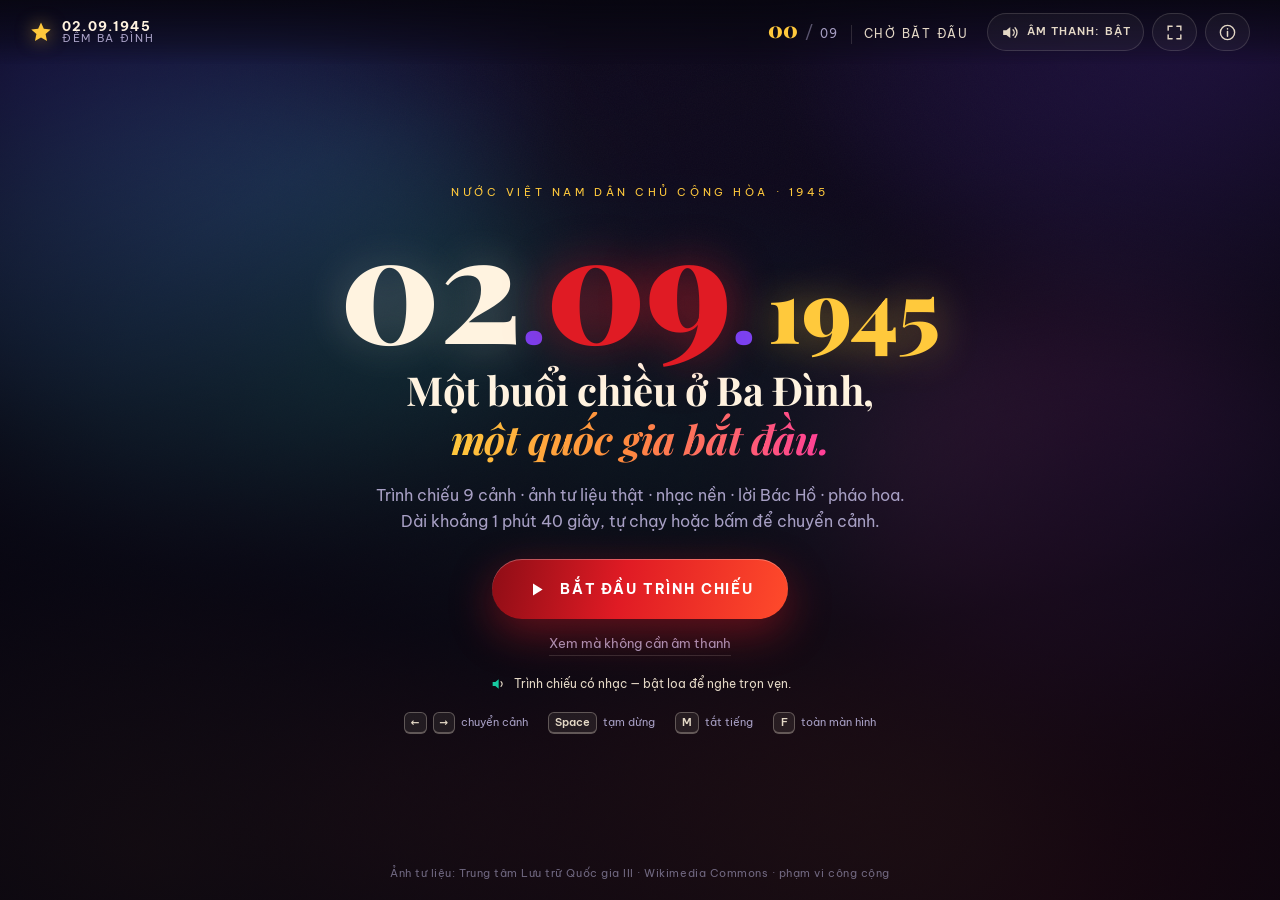
==== index.html @ 9215398c "Trình chiếu điện ảnh Quốc khánh 2/9 — 9 cảnh, nhạc nền, pháo hoa canvas, lời Bác kinetic Trang tĩnh " ====
<!DOCTYPE html>
<html lang="vi">
<head>
<meta charset="utf-8">
<meta name="viewport" content="width=device-width, initial-scale=1, viewport-fit=cover">
<title>02.09.1945 — Đêm Ba Đình · Trình chiếu Quốc khánh Việt Nam</title>
<meta name="description" content="Trình chiếu điện ảnh toàn màn hình về ngày 2 tháng 9 năm 1945 tại Quảng trường Ba Đình: ảnh tư liệu, nhạc nền, lời Tuyên ngôn Độc lập của Chủ tịch Hồ Chí Minh và pháo hoa.">
<meta name="theme-color" content="#0A0714">
<meta property="og:type" content="website">
<meta property="og:title" content="02.09.1945 — Đêm Ba Đình">
<meta property="og:description" content="Một buổi chiều ở Ba Đình, một quốc gia bắt đầu. Trình chiếu 9 cảnh có nhạc, ảnh tư liệu và pháo hoa.">
<meta property="og:image" content="assets/img/le-dai.webp">
<meta property="og:locale" content="vi_VN">
<meta name="twitter:card" content="summary_large_image">
<link rel="icon" href="favicon.svg" type="image/svg+xml">
<link rel="preload" href="assets/fonts/playfair-display-900-vietnamese.woff2" as="font" type="font/woff2" crossorigin>
<link rel="preload" href="assets/fonts/be-vietnam-pro-400-vietnamese.woff2" as="font" type="font/woff2" crossorigin>
<link rel="preload" href="assets/img/le-dai.webp" as="image">
<link rel="stylesheet" href="assets/css/fonts.css">
<link rel="stylesheet" href="assets/css/style.css">
<script>document.documentElement.classList.add('js');</script>
</head>
<body>

<!-- ══ nền nhiều lớp: mesh gradient + aurora + grain ══ -->
<div class="backdrop" aria-hidden="true">
  <div class="mesh"></div>
  <div class="aurora aurora--a"></div>
  <div class="aurora aurora--b"></div>
  <div class="aurora aurora--c"></div>
  <div class="grain"></div>
  <div class="vignette"></div>
</div>

<!-- ══ canvas hiệu ứng: sao, tàn lửa, pháo hoa ══ -->
<canvas id="fx" class="fx" aria-hidden="true"></canvas>
<div id="flash" class="flash" aria-hidden="true"></div>

<!-- ══ thanh trên cùng ══ -->
<header class="topbar" id="topbar">
  <a class="brand" href="#gate" id="brandLink">
    <svg class="brand-star" viewBox="0 0 24 24" aria-hidden="true"><path d="M12 1.6l3.1 6.9 7.5.8-5.6 5 1.6 7.4L12 17.9 5.4 21.7 7 14.3 1.4 9.3l7.5-.8z"/></svg>
    <span class="brand-txt"><b>02.09.1945</b><i>Đêm Ba Đình</i></span>
  </a>

  <div class="now" aria-live="polite">
    <span class="now-idx" id="nowIdx">00</span>
    <span class="now-sep">/</span>
    <span class="now-total">09</span>
    <span class="now-name" id="nowName">Chờ bắt đầu</span>
  </div>

  <div class="top-actions">
    <button class="ctl ctl--mute" id="btnMute" type="button" aria-pressed="false" title="Bật / tắt toàn bộ âm thanh (M)">
      <svg class="i-on" viewBox="0 0 24 24" aria-hidden="true"><path d="M4 9v6h4l5 4V5L8 9H4z"/><path d="M16.5 8.5a5 5 0 010 7M19 6a8.5 8.5 0 010 12" fill="none" stroke="currentColor" stroke-width="1.7" stroke-linecap="round"/></svg>
      <svg class="i-off" viewBox="0 0 24 24" aria-hidden="true"><path d="M4 9v6h4l5 4V5L8 9H4z"/><path d="M17 9.5l4 5m0-5l-4 5" fill="none" stroke="currentColor" stroke-width="1.8" stroke-linecap="round"/></svg>
      <span class="ctl-label" id="muteLabel">Âm thanh: BẬT</span>
    </button>
    <button class="ctl" id="btnFull" type="button" title="Toàn màn hình (F)" aria-label="Toàn màn hình">
      <svg viewBox="0 0 24 24" aria-hidden="true"><path d="M4 9V4h5M20 9V4h-5M4 15v5h5M20 15v5h-5" fill="none" stroke="currentColor" stroke-width="1.8" stroke-linecap="round"/></svg>
    </button>
    <button class="ctl" id="btnCredits" type="button" title="Nguồn tư liệu & bản quyền" aria-label="Nguồn tư liệu và bản quyền">
      <svg viewBox="0 0 24 24" aria-hidden="true"><circle cx="12" cy="12" r="9" fill="none" stroke="currentColor" stroke-width="1.7"/><path d="M12 10.6v6M12 7.4v.1" fill="none" stroke="currentColor" stroke-width="1.9" stroke-linecap="round"/></svg>
    </button>
  </div>
</header>

<!-- ══ cổng vào ══ -->
<div class="gate" id="gate">
  <div class="gate-inner">
    <span class="gate-kicker">NƯỚC VIỆT NAM DÂN CHỦ CỘNG HÒA · 1945</span>

    <div class="gate-date" aria-label="Ngày 2 tháng 9 năm 1945">
      <span class="gd gd--d">02</span><span class="gd gd--dot">.</span><span class="gd gd--m">09</span><span class="gd gd--dot">.</span><span class="gd gd--y">1945</span>
    </div>

    <h1 class="gate-title">Một buổi chiều ở Ba&nbsp;Đình,<br><em>một quốc gia bắt đầu.</em></h1>

    <p class="gate-sub">Trình chiếu 9 cảnh · ảnh tư liệu thật · nhạc nền · lời Bác Hồ · pháo hoa.<br>Dài khoảng 1 phút 40 giây, tự chạy hoặc bấm để chuyển cảnh.</p>

    <div class="gate-cta">
      <button class="start" id="btnStart" type="button">
        <span class="start-ring" aria-hidden="true"></span>
        <svg viewBox="0 0 24 24" aria-hidden="true"><path d="M8 5.2v13.6L19 12z"/></svg>
        <span>BẮT ĐẦU TRÌNH CHIẾU</span>
      </button>
      <button class="start-quiet" id="btnStartMuted" type="button">Xem mà không cần âm thanh</button>
    </div>

    <p class="gate-note">
      <svg viewBox="0 0 24 24" aria-hidden="true"><path d="M4 9v6h4l5 4V5L8 9H4z"/><path d="M16.5 8.5a5 5 0 010 7" fill="none" stroke="currentColor" stroke-width="1.7" stroke-linecap="round"/></svg>
      Trình chiếu có nhạc — bật loa để nghe trọn vẹn.
    </p>

    <ul class="gate-keys">
      <li><kbd>←</kbd><kbd>→</kbd> chuyển cảnh</li>
      <li><kbd>Space</kbd> tạm dừng</li>
      <li><kbd>M</kbd> tắt tiếng</li>
      <li><kbd>F</kbd> toàn màn hình</li>
    </ul>
  </div>
  <div class="gate-foot">
    <span>Ảnh tư liệu: Trung tâm Lưu trữ Quốc gia III · Wikimedia Commons · phạm vi công cộng</span>
  </div>
</div>

<!-- ══ sân khấu 9 cảnh ══ -->
<main class="stage" id="stage" aria-label="Trình chiếu Quốc khánh 2 tháng 9">

  <!-- 01 · MỞ MÀN -->
  <section class="scene scene--s1" id="s1" data-scene="1" data-dur="9000" data-grade="indigo" aria-label="Cảnh 1: Mở màn">
    <div class="scene-media" data-kb="out">
      <img src="assets/img/le-dai.webp" alt="Toàn cảnh lễ đài và đội danh dự tại Quảng trường Ba Đình ngày 2 tháng 9 năm 1945" fetchpriority="high">
    </div>
    <div class="scene-tint"></div>
    <div class="scene-scrim"></div>
    <span class="ghost ghost--year" aria-hidden="true">1945</span>
    <div class="scene-body s1-body">
      <span class="eyebrow" data-anim="up">QUẢNG TRƯỜNG BA ĐÌNH · HÀ NỘI · 14 GIỜ</span>
      <h2 class="display display--xl">
        <span class="line"><span data-anim="line" style="--d:0">Một buổi chiều</span></span>
        <span class="line"><span data-anim="line" style="--d:1">ở Ba&nbsp;Đình,</span></span>
        <span class="line"><span data-anim="line" style="--d:2"><em>một quốc gia</em></span></span>
        <span class="line"><span data-anim="line" style="--d:3">bắt đầu.</span></span>
      </h2>
      <p class="lede" data-anim="up" style="--d:5">Ngày 2 tháng 9 năm 1945, bản Tuyên ngôn Độc lập khai sinh nước Việt Nam Dân chủ Cộng hòa.</p>
      <div class="s1-meta" data-anim="up" style="--d:6">
        <span class="rule"></span>
        <span>9 cảnh · 1945 → 2026</span>
      </div>
    </div>
    <figure class="photo-credit" data-anim="fade">Lễ đài Ba Đình, 2.9.1945 — Trung tâm Lưu trữ Quốc gia III</figure>
  </section>

  <!-- 02 · BỐI CẢNH -->
  <section class="scene scene--s2" id="s2" data-scene="2" data-dur="10000" data-grade="azure" aria-label="Cảnh 2: Bối cảnh Cách mạng Tháng Tám">
    <div class="scene-media scene-media--split" data-kb="in">
      <img src="assets/img/nha-hat-lon.webp" alt="Mít tinh chào mừng Cách mạng Tháng Tám tại Nhà hát Lớn Hà Nội năm 1945" loading="lazy">
    </div>
    <div class="scene-tint"></div>
    <div class="scene-scrim scene-scrim--left"></div>
    <div class="scene-body s2-body">
      <span class="eyebrow" data-anim="up">01 · BỐI CẢNH</span>
      <h2 class="display display--lg">
        <span class="line"><span data-anim="line" style="--d:0">Cách mạng</span></span>
        <span class="line"><span data-anim="line" style="--d:1"><em>Tháng Tám</em></span></span>
      </h2>
      <p class="lede" data-anim="up" style="--d:2">Chỉ trong hai tuần cuối tháng Tám, chính quyền thực dân sụp đổ trên khắp ba miền. Cả nước hướng về Hà Nội.</p>
      <ol class="milestones">
        <li data-anim="pop" style="--d:3"><b>19.08</b><span>Khởi nghĩa thắng ở Hà Nội</span></li>
        <li data-anim="pop" style="--d:4"><b>23.08</b><span>Triều đình Huế đầu hàng</span></li>
        <li data-anim="pop" style="--d:5"><b>25.08</b><span>Sài Gòn và Nam Bộ giành chính quyền</span></li>
        <li data-anim="pop" style="--d:6"><b>30.08</b><span>Vua Bảo Đại thoái vị</span></li>
      </ol>
    </div>
    <figure class="photo-credit" data-anim="fade">Nhà hát Lớn Hà Nội, 1945 — ảnh tư liệu, phạm vi công cộng</figure>
  </section>

  <!-- 03 · LỄ ĐÀI -->
  <section class="scene scene--s3" id="s3" data-scene="3" data-dur="10000" data-grade="crimson" aria-label="Cảnh 3: Biển người Ba Đình">
    <div class="scene-media" data-kb="in">
      <img src="assets/img/le-dai-detail.webp" alt="Chi tiết lễ đài, cờ và đội danh dự tại Quảng trường Ba Đình ngày 2.9.1945" loading="lazy">
    </div>
    <div class="scene-tint"></div>
    <div class="scene-scrim"></div>
    <span class="ghost ghost--word" aria-hidden="true">BA ĐÌNH</span>
    <div class="scene-body s3-body">
      <span class="eyebrow" data-anim="up">02 · LỄ ĐÀI</span>
      <h2 class="display display--lg">
        <span class="line"><span data-anim="line" style="--d:0">Hàng vạn người</span></span>
        <span class="line"><span data-anim="line" style="--d:1">đổ về <em>Ba Đình</em></span></span>
      </h2>
      <p class="lede" data-anim="up" style="--d:2">Nắng chiều tháng chín. Cờ đỏ rực trên lễ đài, đội danh dự đứng nghiêm dưới cột cờ. Cả quảng trường nín thở chờ giờ khai mạc.</p>
      <div class="stamp" data-anim="pop" style="--d:3">
        <span class="stamp-dot"></span>
        <b>14:00</b><i>02.09.1945</i>
      </div>
    </div>
    <figure class="photo-credit" data-anim="fade">Đội danh dự và lễ đài Ba Đình — Trung tâm Lưu trữ Quốc gia III</figure>
  </section>

  <!-- 04 · NHÂN VẬT -->
  <section class="scene scene--s4" id="s4" data-scene="4" data-dur="10000" data-grade="amber" aria-label="Cảnh 4: Chủ tịch Hồ Chí Minh">
    <div class="scene-media scene-media--portrait" data-kb="in">
      <img src="assets/img/bac-ho-doc.webp" alt="Chủ tịch Hồ Chí Minh trên lễ đài tại Quảng trường Ba Đình ngày 2.9.1945" loading="lazy">
    </div>
    <div class="scene-tint"></div>
    <div class="scene-scrim scene-scrim--left"></div>
    <div class="spotlight" aria-hidden="true"></div>
    <div class="scene-body s4-body">
      <span class="eyebrow" data-anim="up">03 · NHÂN VẬT</span>
      <h2 class="display display--lg">
        <span class="line"><span data-anim="line" style="--d:0">Chủ tịch</span></span>
        <span class="line"><span data-anim="line" style="--d:1"><em>Hồ Chí Minh</em></span></span>
      </h2>
      <p class="lede" data-anim="up" style="--d:2">Vị Chủ tịch đầu tiên của nước Việt Nam Dân chủ Cộng hòa bước lên lễ đài. Trước quốc dân đồng bào và thế giới, Người đọc bản Tuyên ngôn Độc lập.</p>
      <div class="s4-tag" data-anim="pop" style="--d:3">
        <svg viewBox="0 0 24 24" aria-hidden="true"><path d="M12 2l2.9 6.3 6.9.8-5.1 4.6 1.4 6.8L12 17l-6.1 3.5 1.4-6.8L2.2 9.1l6.9-.8z"/></svg>
        <span>Người khai sinh một nhà nước mới</span>
      </div>
    </div>
    <figure class="photo-credit" data-anim="fade">Lễ đài Ba Đình, 2.9.1945 — ảnh tư liệu, phạm vi công cộng</figure>
  </section>

  <!-- 05 · TUYÊN NGÔN -->
  <section class="scene scene--s5" id="s5" data-scene="5" data-dur="16000" data-grade="jade" aria-label="Cảnh 5: Lời Tuyên ngôn Độc lập">
    <div class="scene-media scene-media--doc" data-kb="pan">
      <img src="assets/img/tuyen-ngon.webp" alt="Bản đánh máy ba trang của Tuyên ngôn Độc lập năm 1945" loading="lazy">
    </div>
    <div class="scene-tint"></div>
    <div class="scene-scrim scene-scrim--heavy"></div>
    <span class="quote-mark quote-mark--open" aria-hidden="true">“</span>
    <div class="scene-body s5-body">
      <span class="eyebrow" data-anim="up">04 · LỜI BÁC</span>
      <p class="kicker" data-anim="up" style="--d:1">Hỡi đồng bào cả nước,</p>
      <blockquote class="kinetic" id="kinetic1" data-kinetic>
        Tất cả mọi người đều sinh ra có quyền <mark>bình đẳng</mark>. Tạo hóa cho họ những quyền không ai có thể xâm phạm được; trong những quyền ấy, có quyền <mark>được sống</mark>, quyền <mark>tự do</mark> và quyền <mark>mưu cầu hạnh phúc</mark>.
      </blockquote>
      <div class="quote-src" data-anim="up" style="--d:2">
        <span class="rule"></span>
        Tuyên ngôn Độc lập · Hồ Chí Minh · 2.9.1945
      </div>
    </div>
    <span class="quote-mark quote-mark--close" aria-hidden="true">”</span>
  </section>

  <!-- 06 · LỜI THỀ -->
  <section class="scene scene--s6" id="s6" data-scene="6" data-dur="13000" data-grade="magenta" aria-label="Cảnh 6: Lời thề giữ nước">
    <div class="scene-media scene-media--right" data-kb="out">
      <img src="assets/img/bac-ho-giap.webp" alt="Chủ tịch Hồ Chí Minh và Đại tướng Võ Nguyên Giáp tại Hà Nội tháng 8 năm 1945" loading="lazy">
    </div>
    <div class="scene-tint"></div>
    <div class="scene-scrim scene-scrim--left"></div>
    <div class="scene-body s6-body">
      <span class="eyebrow" data-anim="up">05 · LỜI THỀ</span>
      <blockquote class="kinetic kinetic--md" id="kinetic2" data-kinetic>
        Nước Việt Nam có quyền hưởng <mark>tự do và độc lập</mark>, và sự thật đã thành một nước tự do độc lập.
      </blockquote>
      <blockquote class="kinetic kinetic--oath" id="kinetic3" data-kinetic data-delay="5200">
        Toàn thể dân tộc Việt Nam quyết đem tất cả <mark>tinh thần và lực lượng</mark>, tính mạng và của cải để giữ vững quyền tự do, độc lập ấy.
      </blockquote>
      <div class="quote-src" data-anim="up" style="--d:2"><span class="rule"></span>Tuyên ngôn Độc lập, 2.9.1945</div>
    </div>
    <figure class="photo-credit" data-anim="fade">Hồ Chí Minh và Võ Nguyên Giáp, Hà Nội, tháng 8.1945</figure>
  </section>

  <!-- 07 · LÁ CỜ -->
  <section class="scene scene--s7" id="s7" data-scene="7" data-dur="10000" data-grade="gold" aria-label="Cảnh 7: Cờ đỏ sao vàng">
    <div class="scene-media scene-media--dim" data-kb="out">
      <img src="assets/img/ba-dinh.webp" alt="Cột cờ và lễ đài tại vườn hoa Ba Đình ngày 2 tháng 9 năm 1945" loading="lazy">
    </div>
    <div class="scene-tint"></div>
    <div class="scene-scrim"></div>
    <div class="flag-wrap" id="flagWrap">
      <canvas id="flagCanvas" class="flag-canvas" aria-label="Lá cờ đỏ sao vàng đang tung bay"></canvas>
      <div class="flag-pole" aria-hidden="true"></div>
    </div>
    <div class="scene-body s7-body">
      <span class="eyebrow" data-anim="up">06 · LÁ CỜ</span>
      <h2 class="display display--lg">
        <span class="line"><span data-anim="line" style="--d:0">Lá cờ đỏ</span></span>
        <span class="line"><span data-anim="line" style="--d:1"><em>sao vàng</em></span></span>
        <span class="line"><span data-anim="line" style="--d:2">tung bay</span></span>
      </h2>
      <p class="lede" data-anim="up" style="--d:3">Lần đầu tiên trước quốc dân đồng bào, lá cờ của một nước Việt Nam độc lập được kéo lên giữa Quảng trường Ba Đình.</p>
    </div>
    <figure class="photo-credit" data-anim="fade">Cột cờ vườn hoa Ba Đình, 2.9.1945 — ảnh tư liệu</figure>
  </section>

  <!-- 08 · PHÁO HOA -->
  <section class="scene scene--s8" id="s8" data-scene="8" data-dur="17000" data-grade="spectrum" aria-label="Cảnh 8: Pháo hoa mừng độc lập">
    <div class="skyline" aria-hidden="true">
      <svg viewBox="0 0 1440 220" preserveAspectRatio="none"><path d="M0 220V150h60v-24h44v24h52V96h30l14-40 14 40h30v54h70v-30h56v30h84V70h26l10-52 10 52h26v80h96v-40h60v40h74V110h44v-22h34v22h50v60h96v-34h58v34h86V88h28l12-44 12 44h28v72h110v-26h54v26h96v60z"/></svg>
    </div>
    <div class="scene-body s8-body">
      <span class="eyebrow" data-anim="up">07 · VỠ ÒA</span>
      <div class="slam" id="slam">
        <span class="slam-word" data-slam="0">ĐỘC LẬP</span>
        <span class="slam-sep" aria-hidden="true">—</span>
        <span class="slam-word" data-slam="1">TỰ DO</span>
        <span class="slam-sep" aria-hidden="true">—</span>
        <span class="slam-word" data-slam="2">HẠNH PHÚC</span>
      </div>
      <p class="s8-shout" data-anim="shout" style="--d:46">CHÚC MỪNG QUỐC KHÁNH <b>2/9</b></p>
      <p class="s8-hint" data-anim="fade" style="--d:66">Bấm vào bầu trời để bắn thêm pháo hoa</p>
    </div>
  </section>

  <!-- 09 · 81 NĂM -->
  <section class="scene scene--s9" id="s9" data-scene="9" data-dur="0" data-grade="finale" aria-label="Cảnh 9: 81 năm và nguồn tư liệu">
    <div class="scene-body s9-body">
      <span class="eyebrow" data-anim="up">08 · HÔM NAY</span>
      <div class="big81" data-anim="pop">
        <b>81</b>
        <span>NĂM<i>1945 — 2026</i></span>
      </div>
      <p class="lede lede--center" data-anim="up" style="--d:1">Từ buổi chiều Ba Đình ấy, một quốc gia đã đi qua 81 năm.</p>

      <div class="s9-actions" data-anim="up" style="--d:2">
        <button class="btn btn--solid" id="btnReplay" type="button">
          <svg viewBox="0 0 24 24" aria-hidden="true"><path d="M20 12a8 8 0 11-2.6-5.9M20 4v4.6h-4.6" fill="none" stroke="currentColor" stroke-width="1.9" stroke-linecap="round"/></svg>
          Xem lại từ đầu
        </button>
        <button class="btn btn--ghost" id="btnShare" type="button">
          <svg viewBox="0 0 24 24" aria-hidden="true"><circle cx="18" cy="5.5" r="2.6"/><circle cx="6" cy="12" r="2.6"/><circle cx="18" cy="18.5" r="2.6"/><path d="M8.4 10.8l7.2-4M8.4 13.2l7.2 4" fill="none" stroke="currentColor" stroke-width="1.6"/></svg>
          Chia sẻ
        </button>
        <button class="btn btn--ghost" id="btnFull2" type="button">
          <svg viewBox="0 0 24 24" aria-hidden="true"><path d="M4 9V4h5M20 9V4h-5M4 15v5h5M20 15v5h-5" fill="none" stroke="currentColor" stroke-width="1.8" stroke-linecap="round"/></svg>
          Toàn màn hình
        </button>
      </div>

      <div class="credits" id="credits" data-anim="up" style="--d:3">
        <h3>Nguồn tư liệu &amp; bản quyền</h3>
        <dl>
          <div><dt>Ảnh tư liệu</dt><dd>Trung tâm Lưu trữ Quốc gia III, qua <a href="https://commons.wikimedia.org/" target="_blank" rel="noopener">Wikimedia Commons</a> — phạm vi công cộng (public domain). Đã số hoá, cắt và nén lại.</dd></div>
          <div><dt>Lời trích</dt><dd>Tuyên ngôn Độc lập, Hồ Chí Minh, đọc tại Quảng trường Ba Đình ngày 2.9.1945.</dd></div>
          <div><dt>Nhạc nền</dt><dd>“Heroic Age” — Kevin MacLeod (<a href="https://incompetech.com/" target="_blank" rel="noopener">incompetech.com</a>), giấy phép <a href="https://creativecommons.org/licenses/by/4.0/" target="_blank" rel="noopener">Creative Commons BY 4.0</a>.</dd></div>
          <div><dt>Hiệu ứng</dt><dd>Pháo hoa, tàn lửa, cờ tung bay và âm thanh hiệu ứng được dựng bằng mã trong trình duyệt — không dùng video quay sẵn.</dd></div>
          <div><dt>Phông chữ</dt><dd>Playfair Display &amp; Be Vietnam Pro — SIL Open Font License, tự lưu trữ.</dd></div>
        </dl>
      </div>
    </div>
  </section>
</main>

<!-- ══ thanh điều khiển dưới ══ -->
<footer class="transport" id="transport">
  <div class="segbar" id="segbar" role="tablist" aria-label="Chọn cảnh"></div>

  <div class="transport-row">
    <div class="tp-group">
      <button class="tp" id="btnPrev" type="button" title="Cảnh trước (←)" aria-label="Cảnh trước">
        <svg viewBox="0 0 24 24" aria-hidden="true"><path d="M17 5.5v13L8 12zM6.5 5.5v13" fill="none" stroke="currentColor" stroke-width="1.8" stroke-linejoin="round"/></svg>
      </button>
      <button class="tp tp--play" id="btnPlay" type="button" title="Tạm dừng / tiếp tục (Space)" aria-label="Tạm dừng hoặc tiếp tục" aria-pressed="true">
        <svg class="i-pause" viewBox="0 0 24 24" aria-hidden="true"><path d="M8.5 5.5v13M15.5 5.5v13" fill="none" stroke="currentColor" stroke-width="2.4" stroke-linecap="round"/></svg>
        <svg class="i-play" viewBox="0 0 24 24" aria-hidden="true"><path d="M8 5.2v13.6L19 12z"/></svg>
      </button>
      <button class="tp" id="btnNext" type="button" title="Cảnh sau (→)" aria-label="Cảnh sau">
        <svg viewBox="0 0 24 24" aria-hidden="true"><path d="M7 5.5v13L16 12zM17.5 5.5v13" fill="none" stroke="currentColor" stroke-width="1.8" stroke-linejoin="round"/></svg>
      </button>
      <button class="tp" id="btnRestart" type="button" title="Về đầu (R)" aria-label="Về đầu trình chiếu">
        <svg viewBox="0 0 24 24" aria-hidden="true"><path d="M20 12a8 8 0 11-2.6-5.9M20 4v4.6h-4.6" fill="none" stroke="currentColor" stroke-width="1.8" stroke-linecap="round"/></svg>
      </button>
    </div>

    <div class="tp-time"><b id="tElapsed">0:00</b><span>/</span><i id="tTotal">1:35</i></div>

    <div class="tp-group tp-group--right">
      <label class="tp-toggle" title="Tự động chuyển cảnh">
        <input type="checkbox" id="chkAuto" checked>
        <span class="sw" aria-hidden="true"></span>
        <span class="tp-toggle-txt">Tự chạy</span>
      </label>

      <label class="tp-select" title="Tốc độ trình chiếu">
        <span class="sr-only">Tốc độ</span>
        <select id="selSpeed">
          <option value="0.75">0.75×</option>
          <option value="1" selected>1×</option>
          <option value="1.5">1.5×</option>
          <option value="2">2×</option>
        </select>
      </label>

      <label class="tp-slider" title="Cường độ pháo hoa và tàn lửa">
        <svg viewBox="0 0 24 24" aria-hidden="true"><path d="M12 3v3M12 18v3M3 12h3M18 12h3M5.6 5.6l2.1 2.1M16.3 16.3l2.1 2.1M18.4 5.6l-2.1 2.1M7.7 16.3l-2.1 2.1" fill="none" stroke="currentColor" stroke-width="1.7" stroke-linecap="round"/><circle cx="12" cy="12" r="3.2"/></svg>
        <input type="range" id="rngFx" min="0" max="100" value="70" aria-label="Cường độ hiệu ứng">
        <output id="fxOut">70</output>
      </label>
    </div>
  </div>
</footer>

<!-- ══ lớp chuyển cảnh ══ -->
<div class="wipe" id="wipe" aria-hidden="true"></div>

<!-- ══ bảng nguồn tư liệu ══ -->
<div class="sheet" id="sheet" hidden>
  <div class="sheet-bg" data-sheet-close></div>
  <div class="sheet-panel" role="dialog" aria-modal="true" aria-labelledby="sheetTitle">
    <button class="sheet-x" type="button" data-sheet-close aria-label="Đóng">
      <svg viewBox="0 0 24 24" aria-hidden="true"><path d="M6 6l12 12M18 6L6 18" fill="none" stroke="currentColor" stroke-width="1.9" stroke-linecap="round"/></svg>
    </button>
    <h2 id="sheetTitle">Nguồn tư liệu</h2>
    <p class="sheet-lede">Toàn bộ ảnh trong trình chiếu là ảnh tư liệu thật, thuộc phạm vi công cộng. Nhạc nền dùng giấy phép Creative Commons BY 4.0.</p>
    <ul class="sheet-list">
      <li><b>Lễ đài Ba Đình</b><span>Trung tâm Lưu trữ Quốc gia III · Wikimedia Commons · public domain</span></li>
      <li><b>Nhà hát Lớn Hà Nội</b><span>Ảnh tư liệu 1945 · Wikimedia Commons · public domain</span></li>
      <li><b>Hồ Chí Minh trên lễ đài</b><span>Ảnh tư liệu 2.9.1945 · Wikimedia Commons · public domain</span></li>
      <li><b>Hồ Chí Minh &amp; Võ Nguyên Giáp</b><span>Hà Nội, tháng 8.1945 · Wikimedia Commons · public domain</span></li>
      <li><b>Cột cờ Ba Đình</b><span>Ảnh tư liệu 2.9.1945 · Wikimedia Commons · public domain</span></li>
      <li><b>Bản Tuyên ngôn Độc lập</b><span>Bản đánh máy 3 trang · Trung tâm Lưu trữ Quốc gia III · public domain</span></li>
      <li><b>“Heroic Age”</b><span>Kevin MacLeod · incompetech.com · <a href="https://creativecommons.org/licenses/by/4.0/" target="_blank" rel="noopener">CC BY 4.0</a></span></li>
    </ul>
    <p class="sheet-foot">Phần pháo hoa, cờ bay, tàn lửa và hiệu ứng âm thanh được dựng bằng mã chạy trong trình duyệt.</p>
  </div>
</div>

<audio id="music" src="assets/audio/score.mp3" preload="auto" loop></audio>
<div class="toast" id="toast" role="status" aria-live="polite"></div>

<script src="assets/js/fx.js"></script>
<script src="assets/js/flag.js"></script>
<script src="assets/js/audio.js"></script>
<script src="assets/js/main.js"></script>
</body>
</html>
---- assets/css/fonts.css ----
/* Self-hosted subsets: latin + vietnamese. Generated from Google Fonts (OFL). */
/* vietnamese */
@font-face {
  font-family: 'Be Vietnam Pro';
  font-style: normal;
  font-weight: 300;
  font-display: swap;
  src: url(../fonts/be-vietnam-pro-300-vietnamese.woff2) format('woff2');
  unicode-range: U+0102-0103, U+0110-0111, U+0128-0129, U+0168-0169, U+01A0-01A1, U+01AF-01B0, U+0300-0301, U+0303-0304, U+0308-0309, U+0323, U+0329, U+1EA0-1EF9, U+20AB;
}
/* latin */
@font-face {
  font-family: 'Be Vietnam Pro';
  font-style: normal;
  font-weight: 300;
  font-display: swap;
  src: url(../fonts/be-vietnam-pro-300-latin.woff2) format('woff2');
  unicode-range: U+0000-00FF, U+0131, U+0152-0153, U+02BB-02BC, U+02C6, U+02DA, U+02DC, U+0304, U+0308, U+0329, U+2000-206F, U+20AC, U+2122, U+2191, U+2193, U+2212, U+2215, U+FEFF, U+FFFD;
}
/* vietnamese */
@font-face {
  font-family: 'Be Vietnam Pro';
  font-style: normal;
  font-weight: 400;
  font-display: swap;
  src: url(../fonts/be-vietnam-pro-400-vietnamese.woff2) format('woff2');
  unicode-range: U+0102-0103, U+0110-0111, U+0128-0129, U+0168-0169, U+01A0-01A1, U+01AF-01B0, U+0300-0301, U+0303-0304, U+0308-0309, U+0323, U+0329, U+1EA0-1EF9, U+20AB;
}
/* latin */
@font-face {
  font-family: 'Be Vietnam Pro';
  font-style: normal;
  font-weight: 400;
  font-display: swap;
  src: url(../fonts/be-vietnam-pro-400-latin.woff2) format('woff2');
  unicode-range: U+0000-00FF, U+0131, U+0152-0153, U+02BB-02BC, U+02C6, U+02DA, U+02DC, U+0304, U+0308, U+0329, U+2000-206F, U+20AC, U+2122, U+2191, U+2193, U+2212, U+2215, U+FEFF, U+FFFD;
}
/* vietnamese */
@font-face {
  font-family: 'Be Vietnam Pro';
  font-style: normal;
  font-weight: 500;
  font-display: swap;
  src: url(../fonts/be-vietnam-pro-500-vietnamese.woff2) format('woff2');
  unicode-range: U+0102-0103, U+0110-0111, U+0128-0129, U+0168-0169, U+01A0-01A1, U+01AF-01B0, U+0300-0301, U+0303-0304, U+0308-0309, U+0323, U+0329, U+1EA0-1EF9, U+20AB;
}
/* latin */
@font-face {
  font-family: 'Be Vietnam Pro';
  font-style: normal;
  font-weight: 500;
  font-display: swap;
  src: url(../fonts/be-vietnam-pro-500-latin.woff2) format('woff2');
  unicode-range: U+0000-00FF, U+0131, U+0152-0153, U+02BB-02BC, U+02C6, U+02DA, U+02DC, U+0304, U+0308, U+0329, U+2000-206F, U+20AC, U+2122, U+2191, U+2193, U+2212, U+2215, U+FEFF, U+FFFD;
}
/* vietnamese */
@font-face {
  font-family: 'Be Vietnam Pro';
  font-style: normal;
  font-weight: 600;
  font-display: swap;
  src: url(../fonts/be-vietnam-pro-600-vietnamese.woff2) format('woff2');
  unicode-range: U+0102-0103, U+0110-0111, U+0128-0129, U+0168-0169, U+01A0-01A1, U+01AF-01B0, U+0300-0301, U+0303-0304, U+0308-0309, U+0323, U+0329, U+1EA0-1EF9, U+20AB;
}
/* latin */
@font-face {
  font-family: 'Be Vietnam Pro';
  font-style: normal;
  font-weight: 600;
  font-display: swap;
  src: url(../fonts/be-vietnam-pro-600-latin.woff2) format('woff2');
  unicode-range: U+0000-00FF, U+0131, U+0152-0153, U+02BB-02BC, U+02C6, U+02DA, U+02DC, U+0304, U+0308, U+0329, U+2000-206F, U+20AC, U+2122, U+2191, U+2193, U+2212, U+2215, U+FEFF, U+FFFD;
}
/* vietnamese */
@font-face {
  font-family: 'Be Vietnam Pro';
  font-style: normal;
  font-weight: 700;
  font-display: swap;
  src: url(../fonts/be-vietnam-pro-700-vietnamese.woff2) format('woff2');
  unicode-range: U+0102-0103, U+0110-0111, U+0128-0129, U+0168-0169, U+01A0-01A1, U+01AF-01B0, U+0300-0301, U+0303-0304, U+0308-0309, U+0323, U+0329, U+1EA0-1EF9, U+20AB;
}
/* latin */
@font-face {
  font-family: 'Be Vietnam Pro';
  font-style: normal;
  font-weight: 700;
  font-display: swap;
  src: url(../fonts/be-vietnam-pro-700-latin.woff2) format('woff2');
  unicode-range: U+0000-00FF, U+0131, U+0152-0153, U+02BB-02BC, U+02C6, U+02DA, U+02DC, U+0304, U+0308, U+0329, U+2000-206F, U+20AC, U+2122, U+2191, U+2193, U+2212, U+2215, U+FEFF, U+FFFD;
}
/* vietnamese */
@font-face {
  font-family: 'Be Vietnam Pro';
  font-style: normal;
  font-weight: 800;
  font-display: swap;
  src: url(../fonts/be-vietnam-pro-800-vietnamese.woff2) format('woff2');
  unicode-range: U+0102-0103, U+0110-0111, U+0128-0129, U+0168-0169, U+01A0-01A1, U+01AF-01B0, U+0300-0301, U+0303-0304, U+0308-0309, U+0323, U+0329, U+1EA0-1EF9, U+20AB;
}
/* latin */
@font-face {
  font-family: 'Be Vietnam Pro';
  font-style: normal;
  font-weight: 800;
  font-display: swap;
  src: url(../fonts/be-vietnam-pro-800-latin.woff2) format('woff2');
  unicode-range: U+0000-00FF, U+0131, U+0152-0153, U+02BB-02BC, U+02C6, U+02DA, U+02DC, U+0304, U+0308, U+0329, U+2000-206F, U+20AC, U+2122, U+2191, U+2193, U+2212, U+2215, U+FEFF, U+FFFD;
}
/* vietnamese */
@font-face {
  font-family: 'Playfair Display';
  font-style: italic;
  font-weight: 400;
  font-display: swap;
  src: url(../fonts/playfair-display-400-italic-vietnamese.woff2) format('woff2');
  unicode-range: U+0102-0103, U+0110-0111, U+0128-0129, U+0168-0169, U+01A0-01A1, U+01AF-01B0, U+0300-0301, U+0303-0304, U+0308-0309, U+0323, U+0329, U+1EA0-1EF9, U+20AB;
}
/* latin */
@font-face {
  font-family: 'Playfair Display';
  font-style: italic;
  font-weight: 400;
  font-display: swap;
  src: url(../fonts/playfair-display-400-italic-latin.woff2) format('woff2');
  unicode-range: U+0000-00FF, U+0131, U+0152-0153, U+02BB-02BC, U+02C6, U+02DA, U+02DC, U+0304, U+0308, U+0329, U+2000-206F, U+20AC, U+2122, U+2191, U+2193, U+2212, U+2215, U+FEFF, U+FFFD;
}
/* vietnamese */
@font-face {
  font-family: 'Playfair Display';
  font-style: italic;
  font-weight: 700;
  font-display: swap;
  src: url(../fonts/playfair-display-700-italic-vietnamese.woff2) format('woff2');
  unicode-range: U+0102-0103, U+0110-0111, U+0128-0129, U+0168-0169, U+01A0-01A1, U+01AF-01B0, U+0300-0301, U+0303-0304, U+0308-0309, U+0323, U+0329, U+1EA0-1EF9, U+20AB;
}
/* latin */
@font-face {
  font-family: 'Playfair Display';
  font-style: italic;
  font-weight: 700;
  font-display: swap;
  src: url(../fonts/playfair-display-700-italic-latin.woff2) format('woff2');
  unicode-range: U+0000-00FF, U+0131, U+0152-0153, U+02BB-02BC, U+02C6, U+02DA, U+02DC, U+0304, U+0308, U+0329, U+2000-206F, U+20AC, U+2122, U+2191, U+2193, U+2212, U+2215, U+FEFF, U+FFFD;
}
/* vietnamese */
@font-face {
  font-family: 'Playfair Display';
  font-style: normal;
  font-weight: 400;
  font-display: swap;
  src: url(../fonts/playfair-display-400-vietnamese.woff2) format('woff2');
  unicode-range: U+0102-0103, U+0110-0111, U+0128-0129, U+0168-0169, U+01A0-01A1, U+01AF-01B0, U+0300-0301, U+0303-0304, U+0308-0309, U+0323, U+0329, U+1EA0-1EF9, U+20AB;
}
/* latin */
@font-face {
  font-family: 'Playfair Display';
  font-style: normal;
  font-weight: 400;
  font-display: swap;
  src: url(../fonts/playfair-display-400-latin.woff2) format('woff2');
  unicode-range: U+0000-00FF, U+0131, U+0152-0153, U+02BB-02BC, U+02C6, U+02DA, U+02DC, U+0304, U+0308, U+0329, U+2000-206F, U+20AC, U+2122, U+2191, U+2193, U+2212, U+2215, U+FEFF, U+FFFD;
}
/* vietnamese */
@font-face {
  font-family: 'Playfair Display';
  font-style: normal;
  font-weight: 700;
  font-display: swap;
  src: url(../fonts/playfair-display-700-vietnamese.woff2) format('woff2');
  unicode-range: U+0102-0103, U+0110-0111, U+0128-0129, U+0168-0169, U+01A0-01A1, U+01AF-01B0, U+0300-0301, U+0303-0304, U+0308-0309, U+0323, U+0329, U+1EA0-1EF9, U+20AB;
}
/* latin */
@font-face {
  font-family: 'Playfair Display';
  font-style: normal;
  font-weight: 700;
  font-display: swap;
  src: url(../fonts/playfair-display-700-latin.woff2) format('woff2');
  unicode-range: U+0000-00FF, U+0131, U+0152-0153, U+02BB-02BC, U+02C6, U+02DA, U+02DC, U+0304, U+0308, U+0329, U+2000-206F, U+20AC, U+2122, U+2191, U+2193, U+2212, U+2215, U+FEFF, U+FFFD;
}
/* vietnamese */
@font-face {
  font-family: 'Playfair Display';
  font-style: normal;
  font-weight: 900;
  font-display: swap;
  src: url(../fonts/playfair-display-900-vietnamese.woff2) format('woff2');
  unicode-range: U+0102-0103, U+0110-0111, U+0128-0129, U+0168-0169, U+01A0-01A1, U+01AF-01B0, U+0300-0301, U+0303-0304, U+0308-0309, U+0323, U+0329, U+1EA0-1EF9, U+20AB;
}
/* latin */
@font-face {
  font-family: 'Playfair Display';
  font-style: normal;
  font-weight: 900;
  font-display: swap;
  src: url(../fonts/playfair-display-900-latin.woff2) format('woff2');
  unicode-range: U+0000-00FF, U+0131, U+0152-0153, U+02BB-02BC, U+02C6, U+02DA, U+02DC, U+0304, U+0308, U+0329, U+2000-206F, U+20AC, U+2122, U+2191, U+2193, U+2212, U+2215, U+FEFF, U+FFFD;
}
---- assets/css/style.css ----
/* ═══════════════════════════════════════════════════════════
   02.09.1945 — ĐÊM BA ĐÌNH
   Hệ màu nhiều lớp: chàm / tím / đỏ cờ / vàng sao / hổ phách /
   hồng cánh sen / ngọc jade / xanh azure trên nền mực lạnh.
   ═══════════════════════════════════════════════════════════ */

:root{
  /* neutrals — warm text on cool ink */
  --ink:#07060F;
  --ink-2:#0E0B1C;
  --ink-3:#191333;
  --cream:#FFF3E0;
  --cream-dim:#E4D8C6;
  --ash:#A79FC4;
  --line:rgba(255,243,224,.14);
  --line-2:rgba(255,243,224,.28);
  --scrim:rgba(6,5,14,.74);

  /* subject hues */
  --indigo:#3B2FB5;
  --violet:#7A3FF2;
  --crimson:#E01B24;
  --crimson-deep:#8E0D16;
  --gold:#FFC93C;
  --gold-soft:#FFE9A8;
  --amber:#FF8A3D;
  --magenta:#FF3D9A;
  --jade:#17C9A0;
  --azure:#35A7FF;

  /* semantic */
  --ok:#17C9A0;
  --warn:#F5A623;
  --danger:#FF4D5E;
  --info:#35A7FF;

  /* type */
  --serif:"Playfair Display",Georgia,"Times New Roman",serif;
  --sans:"Be Vietnam Pro",system-ui,-apple-system,"Segoe UI",sans-serif;

  /* motion */
  --ease:cubic-bezier(.22,.61,.36,1);
  --ease-out:cubic-bezier(.16,1,.3,1);
  --ease-spring:cubic-bezier(.34,1.56,.64,1);

  /* chrome */
  --top-h:64px;
  --bot-h:104px;
  --pad:clamp(20px,4.4vw,72px);
  --word-step:52ms;
}

*,*::before,*::after{box-sizing:border-box}
html,body{height:100%}
html{-webkit-text-size-adjust:100%}
body{
  margin:0;background:var(--ink);color:var(--cream);
  font-family:var(--sans);font-weight:400;font-size:16px;line-height:1.62;
  overflow:hidden;overscroll-behavior:none;
  -webkit-font-smoothing:antialiased;text-rendering:optimizeLegibility;
}
img,canvas,svg{display:block;max-width:100%}
button,input,select{font:inherit;color:inherit}
button{cursor:pointer;background:none;border:0;padding:0}
a{color:var(--gold-soft);text-decoration:none;border-bottom:1px solid rgba(255,201,60,.35);transition:color .25s,border-color .25s}
a:hover{color:var(--gold);border-color:var(--gold)}
h1,h2,h3,p,blockquote,figure,dl,dd,ol,ul{margin:0}
ol,ul{padding:0;list-style:none}
::selection{background:var(--crimson);color:#fff}
.sr-only{position:absolute;width:1px;height:1px;padding:0;margin:-1px;overflow:hidden;clip:rect(0 0 0 0);white-space:nowrap;border:0}

/* scrollbar in the artifact's own language */
*{scrollbar-width:thin;scrollbar-color:var(--crimson) rgba(255,243,224,.06)}
*::-webkit-scrollbar{width:9px;height:9px}
*::-webkit-scrollbar-track{background:rgba(255,243,224,.05);border-radius:99px}
*::-webkit-scrollbar-thumb{background:linear-gradient(180deg,var(--crimson),var(--violet));border-radius:99px;border:2px solid transparent;background-clip:padding-box}
*::-webkit-scrollbar-thumb:hover{background:linear-gradient(180deg,var(--gold),var(--magenta));background-clip:padding-box}

:focus-visible{outline:2px solid var(--gold);outline-offset:3px;border-radius:4px}

/* ══ 1. NỀN NHIỀU LỚP ══════════════════════════════════ */
.backdrop{position:fixed;inset:0;z-index:0;pointer-events:none;overflow:hidden}
.mesh{
  position:absolute;inset:-25%;
  background:
    radial-gradient(46% 42% at 18% 22%, rgba(59,47,181,.85) 0%, transparent 62%),
    radial-gradient(40% 38% at 82% 18%, rgba(122,63,242,.62) 0%, transparent 64%),
    radial-gradient(52% 46% at 72% 84%, rgba(224,27,36,.60) 0%, transparent 66%),
    radial-gradient(38% 34% at 24% 80%, rgba(255,138,61,.34) 0%, transparent 62%),
    radial-gradient(34% 30% at 50% 50%, rgba(23,201,160,.20) 0%, transparent 68%),
    linear-gradient(160deg,#0A0718 0%,#120A22 42%,#1A0713 100%);
  filter:blur(14px);
  animation:meshDrift 34s var(--ease) infinite alternate;
}
@keyframes meshDrift{
  0%{transform:translate3d(-2%,-1%,0) scale(1.04) rotate(0deg)}
  50%{transform:translate3d(2%,2%,0) scale(1.1) rotate(2deg)}
  100%{transform:translate3d(-1%,3%,0) scale(1.06) rotate(-2deg)}
}
.aurora{position:absolute;border-radius:50%;filter:blur(70px);opacity:.4;mix-blend-mode:screen}
.aurora--a{width:52vw;height:34vw;left:-10vw;top:8vh;background:linear-gradient(120deg,var(--azure),var(--jade));animation:aur1 26s var(--ease) infinite alternate}
.aurora--b{width:44vw;height:30vw;right:-8vw;top:34vh;background:linear-gradient(120deg,var(--magenta),var(--violet));animation:aur2 31s var(--ease) infinite alternate}
.aurora--c{width:60vw;height:26vw;left:22vw;bottom:-12vh;background:linear-gradient(120deg,var(--crimson),var(--gold));opacity:.3;animation:aur3 23s var(--ease) infinite alternate}
@keyframes aur1{to{transform:translate3d(14vw,10vh,0) scale(1.25)}}
@keyframes aur2{to{transform:translate3d(-12vw,-8vh,0) scale(1.18)}}
@keyframes aur3{to{transform:translate3d(-8vw,-6vh,0) scale(1.3)}}

.grain{
  position:absolute;inset:-100%;opacity:.055;pointer-events:none;
  background-image:url("data:image/svg+xml,%3Csvg xmlns='http://www.w3.org/2000/svg' width='220' height='220'%3E%3Cfilter id='n'%3E%3CfeTurbulence type='fractalNoise' baseFrequency='.82' numOctaves='4' stitchTiles='stitch'/%3E%3C/filter%3E%3Crect width='100%25' height='100%25' filter='url(%23n)'/%3E%3C/svg%3E");
  animation:grainShift 7s steps(6) infinite;
}
@keyframes grainShift{
  0%{transform:translate(0,0)}16%{transform:translate(-3%,2%)}33%{transform:translate(2%,-3%)}
  50%{transform:translate(-2%,-2%)}66%{transform:translate(3%,1%)}83%{transform:translate(-1%,3%)}100%{transform:translate(0,0)}
}
.vignette{position:absolute;inset:0;background:radial-gradient(120% 100% at 50% 45%,transparent 34%,rgba(4,3,10,.62) 88%,rgba(4,3,10,.9) 100%)}

.fx{position:fixed;inset:0;z-index:32;pointer-events:none;width:100%;height:100%}
.flash{position:fixed;inset:0;z-index:33;pointer-events:none;opacity:0;background:radial-gradient(80% 60% at 50% 40%,rgba(255,240,210,.9),rgba(255,180,90,.25) 55%,transparent 78%);mix-blend-mode:screen}
.flash.go{animation:flashPop .5s var(--ease-out)}
@keyframes flashPop{0%{opacity:.55}100%{opacity:0}}

/* ══ 2. THANH TRÊN ═════════════════════════════════════ */
.topbar{
  position:fixed;top:0;left:0;right:0;z-index:40;height:var(--top-h);
  display:flex;align-items:center;gap:18px;
  padding:0 clamp(14px,2.6vw,30px);
  background:linear-gradient(180deg,rgba(7,6,15,.86) 0%,rgba(7,6,15,.42) 62%,transparent 100%);
  backdrop-filter:blur(9px);-webkit-backdrop-filter:blur(9px);
  transition:transform .5s var(--ease),opacity .5s;
}
.brand{display:flex;align-items:center;gap:10px;border:0;flex:0 0 auto}
.brand-star{width:22px;height:22px;fill:var(--gold);filter:drop-shadow(0 0 9px rgba(255,201,60,.6));animation:starSpin 14s linear infinite}
@keyframes starSpin{to{transform:rotate(360deg)}}
.brand-txt{display:flex;flex-direction:column;line-height:1.12}
.brand-txt b{font-size:13px;font-weight:700;letter-spacing:.09em;color:var(--cream)}
.brand-txt i{font-size:10.5px;font-style:normal;letter-spacing:.16em;text-transform:uppercase;color:var(--ash)}

.now{display:flex;align-items:baseline;gap:7px;margin-left:auto;font-variant-numeric:tabular-nums;min-width:0}
.now-idx{font-family:var(--serif);font-weight:900;font-size:22px;color:var(--gold);line-height:1}
.now-sep{color:var(--ash);opacity:.5}
.now-total{font-size:12px;color:var(--ash);letter-spacing:.08em}
.now-name{
  font-size:11.5px;letter-spacing:.15em;text-transform:uppercase;color:var(--cream-dim);
  padding-left:12px;margin-left:6px;border-left:1px solid var(--line);
  white-space:nowrap;overflow:hidden;text-overflow:ellipsis;max-width:26vw;
}

.top-actions{display:flex;align-items:center;gap:8px;flex:0 0 auto}
.ctl{
  display:flex;align-items:center;gap:8px;height:38px;padding:0 12px;border-radius:99px;
  border:1px solid var(--line);background:rgba(255,243,224,.045);color:var(--cream-dim);
  transition:background .25s,border-color .25s,color .25s,transform .25s var(--ease-spring);
}
.ctl svg{width:19px;height:19px;fill:currentColor;flex:0 0 auto}
.ctl:hover{background:rgba(255,201,60,.14);border-color:rgba(255,201,60,.5);color:var(--gold-soft);transform:translateY(-1px)}
.ctl:active{transform:translateY(0) scale(.96)}
.ctl-label{font-size:11px;font-weight:600;letter-spacing:.1em;text-transform:uppercase;white-space:nowrap}
.ctl--mute .i-off{display:none}
.ctl--mute[aria-pressed="true"]{border-color:rgba(255,77,94,.45);background:rgba(255,77,94,.12);color:#FFB3BA}
.ctl--mute[aria-pressed="true"] .i-on{display:none}
.ctl--mute[aria-pressed="true"] .i-off{display:block}

/* ══ 3. CỔNG VÀO ═══════════════════════════════════════ */
.gate{
  position:fixed;inset:0;z-index:30;display:flex;flex-direction:column;
  align-items:center;justify-content:center;justify-content:safe center;text-align:center;
  padding:calc(var(--top-h) + 18px) var(--pad) 64px;
  background:radial-gradient(120% 90% at 50% 8%,rgba(10,7,24,.34),rgba(6,5,14,.82) 70%);
  transition:opacity .85s var(--ease),transform 1s var(--ease-out),visibility 0s .85s;
  overflow-y:auto;
}
body.started .gate{opacity:0;visibility:hidden;transform:scale(1.07);pointer-events:none}
.gate-inner{max-width:900px;width:100%;display:flex;flex-direction:column;align-items:center;gap:clamp(12px,2vh,22px)}
.gate-kicker{
  font-size:10.5px;letter-spacing:.34em;text-transform:uppercase;color:var(--gold);
  opacity:0;transform:translateY(14px);animation:gateUp .9s var(--ease-out) .15s forwards;
}
.gate-date{display:flex;align-items:baseline;gap:.02em;font-family:var(--serif);font-weight:900;line-height:.86;letter-spacing:-.02em}
.gd{display:inline-block;opacity:0;transform:translateY(38px) scale(.9);filter:blur(9px);animation:gdIn 1.05s var(--ease-out) forwards}
.gd--d{font-size:clamp(56px,12.5vw,148px);color:var(--cream);animation-delay:.24s;text-shadow:0 0 44px rgba(255,243,224,.24)}
.gd--m{font-size:clamp(56px,12.5vw,148px);color:var(--crimson);animation-delay:.36s;text-shadow:0 0 46px rgba(224,27,36,.6)}
.gd--y{font-size:clamp(34px,7.4vw,86px);color:var(--gold);animation-delay:.48s;margin-left:.14em;text-shadow:0 0 40px rgba(255,201,60,.45)}
.gd--dot{font-size:clamp(34px,7vw,84px);color:var(--violet);animation-delay:.3s}
@keyframes gdIn{to{opacity:1;transform:none;filter:blur(0)}}
@keyframes gateUp{to{opacity:1;transform:none}}

.gate-title{
  font-family:var(--serif);font-weight:700;font-size:clamp(21px,3.5vw,40px);line-height:1.24;
  letter-spacing:-.01em;color:var(--cream);text-wrap:balance;
  opacity:0;animation:gateUp 1s var(--ease-out) .62s forwards;
}
.gate-title em{font-style:italic;color:var(--gold-soft);background:linear-gradient(96deg,var(--gold),var(--amber) 46%,var(--magenta));-webkit-background-clip:text;background-clip:text;-webkit-text-fill-color:transparent}
.gate-sub{
  max-width:620px;font-size:clamp(13px,1.45vw,15.5px);color:var(--ash);line-height:1.72;
  opacity:0;animation:gateUp 1s var(--ease-out) .76s forwards;
}
.gate-cta{display:flex;flex-direction:column;align-items:center;gap:14px;margin-top:6px;opacity:0;animation:gateUp 1s var(--ease-out) .9s forwards}
.start{
  position:relative;display:inline-flex;align-items:center;gap:13px;
  height:60px;padding:0 34px;border-radius:99px;overflow:hidden;
  background:linear-gradient(102deg,var(--crimson-deep),var(--crimson) 44%,#FF4B2B);
  color:#fff;font-weight:700;font-size:14px;letter-spacing:.13em;text-transform:uppercase;
  box-shadow:0 14px 44px rgba(224,27,36,.42),inset 0 1px 0 rgba(255,255,255,.28);
  transition:transform .35s var(--ease-spring),box-shadow .35s;
}
.start svg{width:21px;height:21px;fill:currentColor;position:relative;z-index:2}
.start span:last-child{position:relative;z-index:2}
.start::before{content:'';position:absolute;inset:0;background:linear-gradient(102deg,var(--violet),var(--magenta) 52%,var(--gold));opacity:0;transition:opacity .45s}
.start:hover{transform:translateY(-3px) scale(1.025);box-shadow:0 20px 56px rgba(255,61,154,.44)}
.start:hover::before{opacity:1}
.start:active{transform:translateY(0) scale(.985)}
.start-ring{position:absolute;inset:-4px;border-radius:99px;border:2px solid rgba(255,201,60,.55);animation:ringPulse 2.6s var(--ease-out) infinite}
@keyframes ringPulse{0%{transform:scale(1);opacity:.75}70%{transform:scale(1.16);opacity:0}100%{opacity:0}}
.start-quiet{font-size:12.5px;color:var(--ash);border-bottom:1px solid var(--line);padding-bottom:2px;transition:color .25s,border-color .25s}
.start-quiet:hover{color:var(--gold-soft);border-color:var(--gold)}
.gate-note{display:flex;align-items:center;gap:8px;font-size:12px;color:var(--cream-dim);opacity:0;animation:gateUp 1s var(--ease-out) 1.02s forwards}
.gate-note svg{width:16px;height:16px;fill:var(--jade);flex:0 0 auto}
.gate-keys{display:flex;flex-wrap:wrap;justify-content:center;gap:8px 20px;font-size:11px;color:var(--ash);opacity:0;animation:gateUp 1s var(--ease-out) 1.14s forwards}
.gate-keys li{display:flex;align-items:center;gap:6px}
kbd{
  display:inline-grid;place-items:center;min-width:22px;height:22px;padding:0 6px;
  border-radius:6px;border:1px solid var(--line-2);border-bottom-width:2px;
  background:rgba(255,243,224,.07);font-family:var(--sans);font-size:10.5px;font-weight:600;color:var(--cream-dim);
}
.gate-foot{position:absolute;bottom:18px;left:var(--pad);right:var(--pad);font-size:10.5px;letter-spacing:.05em;color:rgba(167,159,196,.62);text-align:center}

/* ══ 4. SÂN KHẤU & CẢNH ════════════════════════════════ */
.stage{position:fixed;inset:0;z-index:10;opacity:0;transition:opacity .8s var(--ease)}
body.started .stage{opacity:1}
.scene{
  position:absolute;inset:0;overflow:hidden;opacity:0;visibility:hidden;
  transition:opacity .85s var(--ease),visibility 0s .85s,transform 1.1s var(--ease-out);
  transform:scale(1.035);
}
.scene.active{opacity:1;visibility:visible;transform:none;transition:opacity .85s var(--ease),visibility 0s,transform 1.1s var(--ease-out)}
.scene.leaving{transform:scale(.985)}

.scene-media{position:absolute;inset:0;overflow:hidden}
.scene-media img{
  width:100%;height:100%;object-fit:cover;object-position:center;
  filter:saturate(.24) contrast(1.3) brightness(.76);
  transform:scale(1.08);will-change:transform;
}
.scene.active .scene-media img{animation:kbIn 16s var(--ease) forwards}
.scene.active .scene-media[data-kb="out"] img{animation:kbOut 16s var(--ease) forwards}
.scene.active .scene-media[data-kb="pan"] img{animation:kbPan 20s linear forwards}
@keyframes kbIn{from{transform:scale(1.04) translate3d(0,0,0)}to{transform:scale(1.19) translate3d(-1.4%,-1.6%,0)}}
@keyframes kbOut{from{transform:scale(1.22) translate3d(1.2%,1%,0)}to{transform:scale(1.05) translate3d(0,0,0)}}
@keyframes kbPan{from{transform:scale(1.16) translate3d(3%,0,0)}to{transform:scale(1.16) translate3d(-3%,0,0)}}

/* colour grade: a `color` blend over the desaturated photo + a `screen` glow */
.scene-media::after{
  content:'';position:absolute;inset:0;mix-blend-mode:color;opacity:.62;
  background:linear-gradient(146deg,var(--g1) 0%,var(--g2) 52%,var(--g3) 100%);
}
.scene-tint{
  position:absolute;inset:0;pointer-events:none;mix-blend-mode:screen;opacity:.32;
  background:
    radial-gradient(110% 84% at 12% 8%,var(--g2) 0%,transparent 56%),
    radial-gradient(96% 76% at 88% 26%,var(--g3) 0%,transparent 60%),
    radial-gradient(120% 90% at 50% 108%,var(--g1) 0%,transparent 62%);
}
.scene-scrim{
  position:absolute;inset:0;pointer-events:none;
  background:linear-gradient(180deg,rgba(6,5,14,.74) 0%,rgba(6,5,14,.3) 34%,rgba(6,5,14,.5) 68%,rgba(6,5,14,.9) 100%);
}
.scene-scrim--left{background:linear-gradient(96deg,rgba(6,5,14,.94) 0%,rgba(6,5,14,.82) 34%,rgba(6,5,14,.28) 66%,rgba(6,5,14,.5) 100%)}
.scene-scrim--heavy{background:linear-gradient(180deg,rgba(5,7,14,.93),rgba(5,7,14,.86) 46%,rgba(5,7,14,.95))}

/* per-scene hues — deliberately different families */
.scene[data-grade="indigo"]{--g1:#241F7A;--g2:#6C4BF0;--g3:#2C74D6}
.scene[data-grade="azure"]{--g1:#0B4F79;--g2:#35A7FF;--g3:#FFB03A}
.scene[data-grade="crimson"]{--g1:#7E0C15;--g2:#E01B24;--g3:#FF8A3D}
.scene[data-grade="amber"]{--g1:#5E2C0C;--g2:#FF9A3D;--g3:#FFD36A}
.scene[data-grade="jade"]{--g1:#05332B;--g2:#17C9A0;--g3:#2F86D8}
.scene[data-grade="magenta"]{--g1:#480E36;--g2:#FF3D9A;--g3:#8A46F5}
.scene[data-grade="gold"]{--g1:#7A1210;--g2:#E01B24;--g3:#FFC93C}
.scene[data-grade="spectrum"]{--g1:#2A1470;--g2:#E01B24;--g3:#FFC93C}
.scene[data-grade="finale"]{--g1:#2B1C86;--g2:#E01B24;--g3:#FFC93C}

.scene-body{
  position:absolute;inset:0;z-index:3;display:flex;flex-direction:column;justify-content:center;justify-content:safe center;
  gap:clamp(12px,1.9vh,22px);
  padding:calc(var(--top-h) + 3vh) var(--pad) calc(var(--bot-h) + 3vh);
  overflow-y:auto;overflow-x:hidden;
}
.eyebrow{
  display:inline-flex;align-items:center;gap:10px;align-self:flex-start;
  font-size:10.5px;font-weight:600;letter-spacing:.3em;text-transform:uppercase;color:var(--gold);
}
.eyebrow::before{content:'';width:26px;height:1px;background:linear-gradient(90deg,var(--crimson),var(--gold))}
.display{font-family:var(--serif);font-weight:900;letter-spacing:-.022em;line-height:1.02;color:var(--cream);text-wrap:balance}
.display--xl{font-size:clamp(38px,6.6vw,92px)}
.display--lg{font-size:clamp(32px,5.2vw,72px)}
.display em{
  font-style:italic;font-weight:700;
  background:linear-gradient(98deg,var(--gold) 0%,var(--amber) 42%,var(--magenta) 96%);
  -webkit-background-clip:text;background-clip:text;-webkit-text-fill-color:transparent;
}
.line{display:block;overflow:hidden;padding-bottom:.13em;margin-bottom:-.07em}
.lede{max-width:56ch;font-size:clamp(13.5px,1.55vw,17px);line-height:1.78;color:var(--cream-dim);text-wrap:pretty}
.lede--center{margin-inline:auto;text-align:center}
.rule{display:block;width:44px;height:2px;background:linear-gradient(90deg,var(--crimson),var(--gold));border-radius:2px}

.ghost{
  position:absolute;z-index:1;pointer-events:none;font-family:var(--serif);font-weight:900;
  line-height:.8;letter-spacing:-.04em;color:transparent;
  -webkit-text-stroke:1.5px rgba(255,243,224,.13);
  user-select:none;
}
.ghost--year{right:-2vw;bottom:6vh;font-size:clamp(150px,27vw,420px);animation:ghostFloat 18s var(--ease) infinite alternate}
.ghost--word{left:-1vw;top:12vh;font-size:clamp(90px,15vw,230px);-webkit-text-stroke-color:rgba(255,201,60,.16);animation:ghostFloat 22s var(--ease) infinite alternate-reverse}
@keyframes ghostFloat{to{transform:translate3d(-2.4%,-2%,0)}}

.photo-credit{
  position:absolute;z-index:4;left:var(--pad);bottom:calc(var(--bot-h) + 12px);
  max-width:min(560px,72vw);font-size:10.5px;letter-spacing:.06em;color:rgba(228,216,198,.6);
  padding-left:11px;border-left:2px solid rgba(255,201,60,.4);
}

/* ── entrance choreography ── */
.js [data-anim]{will-change:transform,opacity}
.js [data-anim="up"]{opacity:0;transform:translate3d(0,26px,0);transition:opacity .8s var(--ease),transform .95s var(--ease-out);transition-delay:calc(var(--d,0)*.1s + .18s)}
.js [data-anim="fade"]{opacity:0;transition:opacity 1s var(--ease);transition-delay:calc(var(--d,0)*.1s + .5s)}
.js [data-anim="pop"]{opacity:0;transform:translate3d(0,18px,0) scale(.9);filter:blur(6px);transition:opacity .7s var(--ease),transform .85s var(--ease-spring),filter .7s;transition-delay:calc(var(--d,0)*.11s + .24s)}
.js [data-anim="line"]{display:block;transform:translate3d(0,116%,0);transition:transform 1.1s var(--ease-out);transition-delay:calc(var(--d,0)*.105s + .14s)}
.js [data-anim="shout"]{opacity:0;transform:scale(1.7);filter:blur(12px);transition:opacity .6s var(--ease),transform .9s var(--ease-spring),filter .6s;transition-delay:calc(var(--d,0)*.12s + .3s)}
.scene.active [data-anim="up"],.scene.active [data-anim="pop"],.scene.active [data-anim="shout"]{opacity:1;transform:none;filter:blur(0)}
.scene.active [data-anim="fade"]{opacity:1}
.scene.active [data-anim="line"]{transform:none}

/* ══ 5. BỐ CỤC TỪNG CẢNH ═══════════════════════════════ */
/* S1 */
.s1-body{align-items:flex-start;max-width:1180px}
.s1-meta{display:flex;align-items:center;gap:14px;font-size:11px;letter-spacing:.2em;text-transform:uppercase;color:var(--ash)}

/* S2 — split, milestones on a drawn rail */
.scene-media--split{left:38%}
.scene-media--split::before{content:'';position:absolute;inset:0;z-index:2;background:linear-gradient(90deg,var(--ink) 0%,transparent 42%)}
.s2-body{max-width:min(760px,60%)}
.milestones{position:relative;display:flex;flex-direction:column;gap:11px;margin-top:8px;padding-left:24px}
.milestones::before{content:'';position:absolute;left:5px;top:6px;bottom:6px;width:2px;background:linear-gradient(180deg,var(--azure),var(--jade) 46%,var(--gold));transform-origin:top;transform:scaleY(0);transition:transform 1.5s var(--ease-out) .5s}
.scene.active .milestones::before{transform:scaleY(1)}
.milestones li{position:relative;display:flex;align-items:baseline;gap:13px}
.milestones li::before{content:'';position:absolute;left:-24px;top:.52em;width:12px;height:12px;border-radius:50%;background:var(--ink);border:2px solid var(--azure);box-shadow:0 0 12px rgba(53,167,255,.7)}
.milestones li:nth-child(2)::before{border-color:var(--jade);box-shadow:0 0 12px rgba(23,201,160,.7)}
.milestones li:nth-child(3)::before{border-color:var(--gold);box-shadow:0 0 12px rgba(255,201,60,.7)}
.milestones li:nth-child(4)::before{border-color:var(--magenta);box-shadow:0 0 12px rgba(255,61,154,.7)}
.milestones b{font-family:var(--serif);font-weight:900;font-size:clamp(19px,2.3vw,27px);color:var(--cream);letter-spacing:-.01em;flex:0 0 auto;min-width:4.6ch}
.milestones span{font-size:clamp(12px,1.35vw,14.5px);color:var(--ash)}

/* S3 */
.s3-body{align-items:flex-start;max-width:900px}
.stamp{
  display:inline-flex;align-items:center;gap:12px;align-self:flex-start;
  padding:11px 20px;border-radius:99px;border:1px solid rgba(255,201,60,.42);
  background:linear-gradient(100deg,rgba(224,27,36,.24),rgba(255,138,61,.14));
  box-shadow:0 10px 34px rgba(224,27,36,.24),inset 0 1px 0 rgba(255,255,255,.12);
}
.stamp b{font-family:var(--serif);font-weight:900;font-size:24px;color:var(--gold);line-height:1}
.stamp i{font-style:normal;font-size:11px;letter-spacing:.2em;color:var(--cream-dim)}
.stamp-dot{width:9px;height:9px;border-radius:50%;background:var(--crimson);box-shadow:0 0 0 0 rgba(224,27,36,.7);animation:dotPulse 1.9s var(--ease-out) infinite}
@keyframes dotPulse{70%{box-shadow:0 0 0 13px rgba(224,27,36,0)}100%{box-shadow:0 0 0 0 rgba(224,27,36,0)}}

/* S4 — portrait right, spotlight */
.scene-media--portrait{left:46%}
.scene-media--portrait img{object-position:50% 28%}
.scene-media--portrait::before{content:'';position:absolute;inset:0;z-index:2;background:linear-gradient(90deg,var(--ink) 0%,rgba(7,6,15,.55) 30%,transparent 62%)}
.spotlight{
  position:absolute;z-index:2;right:6%;top:-14%;width:56%;height:120%;pointer-events:none;
  background:radial-gradient(46% 44% at 50% 34%,rgba(255,214,140,.34),transparent 68%);
  mix-blend-mode:screen;opacity:0;transition:opacity 1.6s var(--ease) .3s;
}
.scene.active .spotlight{opacity:1;animation:spotBreathe 7s var(--ease) infinite alternate}
@keyframes spotBreathe{to{transform:scale(1.09) translateY(2%)}}
.s4-body{max-width:min(700px,52%)}
.s4-tag{display:inline-flex;align-items:center;gap:10px;align-self:flex-start;padding:9px 17px;border-radius:99px;background:rgba(255,201,60,.12);border:1px solid rgba(255,201,60,.34);font-size:12px;color:var(--gold-soft)}
.s4-tag svg{width:16px;height:16px;fill:var(--gold)}

/* S5 — Tuyên ngôn */
.scene-media--doc img{object-fit:cover;object-position:50% 40%;filter:saturate(.1) contrast(1.05) brightness(.42)}
.scene-media--doc::after{opacity:.5}
.s5-body{align-items:center;text-align:center;max-width:1080px;margin-inline:auto;gap:clamp(14px,2.4vh,26px)}
.s5-body .eyebrow{align-self:center}
.kicker{font-family:var(--serif);font-style:italic;font-weight:700;font-size:clamp(19px,2.7vw,32px);color:var(--gold-soft)}
.kinetic{
  font-family:var(--serif);font-weight:400;font-size:clamp(20px,3.05vw,42px);line-height:1.44;
  letter-spacing:-.012em;color:var(--cream);text-align:center;text-wrap:pretty;
  max-width:24ch;margin-inline:auto;perspective:700px;
}
.s5-body .kinetic{max-width:26ch}
.kinetic--md{font-size:clamp(18px,2.5vw,33px);text-align:left;max-width:30ch}
.kinetic--oath{font-size:clamp(15px,1.95vw,25px);text-align:left;max-width:34ch;color:var(--cream-dim);font-style:italic;margin-top:clamp(10px,1.6vh,18px)}
.js .kinetic .w{
  display:inline-block;opacity:0;transform:translate3d(0,.46em,0) rotateX(-42deg);filter:blur(7px);
  transition:opacity .5s var(--ease),transform .68s var(--ease-out),filter .5s var(--ease);
  transition-delay:calc(var(--i,0)*var(--word-step));
}
.kinetic.in .w{opacity:1;transform:none;filter:blur(0)}
.kinetic mark{background:none;color:var(--gold);font-style:italic;position:relative;white-space:nowrap}
.kinetic mark::after{
  content:'';position:absolute;left:0;right:0;bottom:.02em;height:.075em;border-radius:2px;
  background:linear-gradient(90deg,var(--crimson),var(--gold) 55%,var(--amber));
  transform:scaleX(0);transform-origin:left;
  transition:transform .85s var(--ease-out);transition-delay:calc(var(--mi,0)*var(--word-step) + .3s);
}
.kinetic.in mark::after{transform:scaleX(1)}
.kinetic--oath mark{color:var(--magenta)}
.kinetic--oath mark::after{background:linear-gradient(90deg,var(--magenta),var(--violet))}
.quote-mark{position:absolute;z-index:2;font-family:var(--serif);font-weight:900;font-size:clamp(120px,20vw,300px);line-height:1;color:rgba(255,201,60,.1);pointer-events:none;user-select:none}
.quote-mark--open{left:3vw;top:12vh}
.quote-mark--close{right:3vw;bottom:16vh;color:rgba(23,201,160,.12)}
.quote-src{display:flex;align-items:center;gap:13px;font-size:11px;letter-spacing:.19em;text-transform:uppercase;color:var(--ash)}
.s5-body .quote-src{justify-content:center}

/* S6 */
.scene-media--right{left:52%}
.scene-media--right img{object-position:50% 30%}
.scene-media--right::before{content:'';position:absolute;inset:0;z-index:2;background:linear-gradient(90deg,var(--ink) 0%,rgba(7,6,15,.6) 26%,transparent 58%)}
.s6-body{max-width:min(720px,54%);align-items:flex-start}

/* S7 — cờ */
.scene-media--dim img{filter:saturate(.16) contrast(1.1) brightness(.34)}
.flag-wrap{position:absolute;z-index:2;right:clamp(20px,7vw,120px);top:50%;transform:translateY(-52%);width:min(46vw,560px);opacity:0;transition:opacity 1.2s var(--ease) .25s}
.scene.active .flag-wrap{opacity:1}
.flag-canvas{width:100%;height:auto;aspect-ratio:3/2;filter:drop-shadow(0 22px 48px rgba(0,0,0,.6))}
.flag-pole{position:absolute;left:-9px;top:-8%;bottom:-14%;width:6px;border-radius:4px;background:linear-gradient(90deg,#6B5A3A,#E8D9A8 42%,#8C7A4E);box-shadow:0 0 22px rgba(255,201,60,.3)}
.flag-pole::before{content:'';position:absolute;left:50%;top:-13px;width:15px;height:15px;transform:translateX(-50%);border-radius:50%;background:radial-gradient(circle at 34% 30%,var(--gold-soft),var(--gold) 52%,#A8761B);box-shadow:0 0 18px rgba(255,201,60,.75)}
.s7-body{max-width:min(620px,46%);align-items:flex-start}

/* S8 — pháo hoa */
.scene--s8{background:radial-gradient(120% 84% at 50% 108%,#2A0A18 0%,#12082A 42%,#06040F 100%)}
.skyline{position:absolute;left:0;right:0;bottom:0;height:clamp(110px,20vh,220px);z-index:2;pointer-events:none}
.skyline svg{width:100%;height:100%;fill:#04030A;opacity:.94}
.skyline::after{content:'';position:absolute;inset:auto 0 0;height:60%;background:linear-gradient(0deg,rgba(224,27,36,.2),transparent)}
.s8-body{align-items:center;text-align:center;gap:clamp(14px,2.6vh,28px);z-index:4}
.s8-body .eyebrow{align-self:center}
.slam{display:flex;flex-wrap:wrap;align-items:center;justify-content:center;gap:clamp(8px,1.6vw,22px)}
.slam-word{
  font-family:var(--serif);font-weight:900;font-size:clamp(30px,5.6vw,80px);line-height:1;letter-spacing:-.03em;
  opacity:0;transform:scale(2.5);filter:blur(16px);
  background:linear-gradient(178deg,#FFFDF6 0%,var(--gold-soft) 34%,var(--gold) 62%,var(--amber) 100%);
  -webkit-background-clip:text;background-clip:text;-webkit-text-fill-color:transparent;
  text-shadow:0 0 62px rgba(255,201,60,.28);
}
.slam-word[data-slam="1"]{background:linear-gradient(178deg,#FFF6FA,#FF9CCB 40%,var(--magenta) 74%,#C2185B);-webkit-background-clip:text;background-clip:text}
.slam-word[data-slam="2"]{background:linear-gradient(178deg,#F2FFFB,#8FF3D8 38%,var(--jade) 72%,#0B7A63);-webkit-background-clip:text;background-clip:text}
.slam-word.hit{animation:slamIn .78s var(--ease-out) forwards}
@keyframes slamIn{0%{opacity:0;transform:scale(2.5);filter:blur(16px)}52%{opacity:1;transform:scale(.93);filter:blur(0)}76%{transform:scale(1.035)}100%{opacity:1;transform:scale(1);filter:blur(0)}}
.slam-sep{font-family:var(--serif);font-size:clamp(20px,3.6vw,52px);color:rgba(255,243,224,.3);opacity:0;transition:opacity .6s}
.slam-sep.on{opacity:1}
.s8-shout{
  font-size:clamp(13px,2.1vw,24px);font-weight:700;letter-spacing:.24em;text-transform:uppercase;color:var(--cream);
}
.s8-shout b{color:var(--crimson);font-family:var(--serif);font-size:1.5em;letter-spacing:0;padding:0 .12em;text-shadow:0 0 30px rgba(224,27,36,.8)}
.s8-hint{font-size:11.5px;letter-spacing:.13em;text-transform:uppercase;color:var(--ash)}

/* S9 — kết */
.scene--s9{background:radial-gradient(110% 80% at 50% 0%,rgba(59,47,181,.4),transparent 60%),radial-gradient(90% 70% at 50% 108%,rgba(224,27,36,.36),transparent 62%)}
.s9-body{align-items:center;text-align:center;gap:clamp(12px,2vh,22px);max-width:1000px;margin-inline:auto}
.s9-body .eyebrow{align-self:center}
.big81{display:flex;align-items:center;justify-content:center;gap:clamp(12px,2vw,24px)}
.big81 b{
  font-family:var(--serif);font-weight:900;font-size:clamp(76px,15vw,190px);line-height:.82;letter-spacing:-.045em;
  background:linear-gradient(168deg,#FFFDF6 4%,var(--gold) 40%,var(--crimson) 82%,var(--violet));
  -webkit-background-clip:text;background-clip:text;-webkit-text-fill-color:transparent;
  filter:drop-shadow(0 12px 44px rgba(224,27,36,.34));
}
.big81 span{display:flex;flex-direction:column;align-items:flex-start;text-align:left;font-size:clamp(15px,2.2vw,26px);font-weight:700;letter-spacing:.2em;color:var(--cream)}
.big81 i{font-style:normal;font-size:clamp(10px,1.2vw,13px);font-weight:500;letter-spacing:.22em;color:var(--ash);margin-top:6px}
.s9-actions{display:flex;flex-wrap:wrap;justify-content:center;gap:11px}
.btn{
  display:inline-flex;align-items:center;gap:9px;height:46px;padding:0 22px;border-radius:99px;
  font-size:12.5px;font-weight:600;letter-spacing:.09em;text-transform:uppercase;
  transition:transform .3s var(--ease-spring),background .3s,border-color .3s,box-shadow .3s,color .3s;
}
.btn svg{width:17px;height:17px;fill:none;flex:0 0 auto}
.btn--solid{background:linear-gradient(100deg,var(--crimson-deep),var(--crimson) 52%,#FF4B2B);color:#fff;box-shadow:0 12px 34px rgba(224,27,36,.36),inset 0 1px 0 rgba(255,255,255,.24)}
.btn--solid svg{stroke:currentColor}
.btn--solid:hover{transform:translateY(-2px);box-shadow:0 18px 44px rgba(255,61,154,.4)}
.btn--ghost{border:1px solid var(--line-2);background:rgba(255,243,224,.05);color:var(--cream-dim)}
.btn--ghost svg{stroke:currentColor}
.btn--ghost svg circle{fill:currentColor;stroke:none}
.btn--ghost:hover{border-color:var(--gold);color:var(--gold-soft);background:rgba(255,201,60,.12);transform:translateY(-2px)}
.btn:active{transform:translateY(0) scale(.97)}

.credits{width:100%;max-width:760px;margin-top:6px;padding:clamp(16px,2.4vw,26px);border-radius:18px;border:1px solid var(--line);background:linear-gradient(150deg,rgba(25,19,51,.72),rgba(14,11,28,.6));backdrop-filter:blur(8px);text-align:left}
.credits h3{font-family:var(--serif);font-weight:700;font-size:16px;color:var(--gold-soft);margin-bottom:13px;letter-spacing:.01em}
.credits dl{display:flex;flex-direction:column;gap:10px}
.credits dl>div{display:grid;grid-template-columns:112px 1fr;gap:12px;align-items:baseline}
.credits dt{font-size:10.5px;font-weight:600;letter-spacing:.15em;text-transform:uppercase;color:var(--ash)}
.credits dd{font-size:12.5px;line-height:1.66;color:var(--cream-dim)}

/* ══ 6. THANH ĐIỀU KHIỂN DƯỚI ══════════════════════════ */
.transport{
  position:fixed;left:0;right:0;bottom:0;z-index:40;height:var(--bot-h);
  display:flex;flex-direction:column;justify-content:flex-end;gap:11px;
  padding:0 clamp(12px,2.6vw,30px) 14px;
  background:linear-gradient(0deg,rgba(7,6,15,.94) 0%,rgba(7,6,15,.72) 52%,transparent 100%);
  backdrop-filter:blur(10px);-webkit-backdrop-filter:blur(10px);
  opacity:0;transform:translateY(24px);pointer-events:none;
  transition:opacity .6s var(--ease),transform .7s var(--ease-out);
}
body.started .transport{opacity:1;transform:none;pointer-events:auto}
.segbar{display:flex;gap:5px;height:22px;align-items:flex-end}
.seg{position:relative;flex:1;height:5px;border-radius:99px;background:rgba(255,243,224,.13);overflow:hidden;transition:height .3s var(--ease),background .3s}
.seg:hover{height:9px;background:rgba(255,243,224,.24)}
.seg-fill{position:absolute;inset:0;transform-origin:left;transform:scaleX(0);background:linear-gradient(90deg,var(--crimson),var(--gold));border-radius:99px}
.seg.done .seg-fill{transform:scaleX(1);background:linear-gradient(90deg,rgba(224,27,36,.6),rgba(255,201,60,.6))}
.seg.current{height:9px}
.seg.current .seg-fill{background:linear-gradient(90deg,var(--crimson),var(--amber) 52%,var(--gold));box-shadow:0 0 14px rgba(255,201,60,.55)}
.seg-tip{
  position:absolute;bottom:16px;left:50%;transform:translate(-50%,6px);
  padding:5px 10px;border-radius:7px;white-space:nowrap;font-size:10.5px;letter-spacing:.07em;
  background:var(--ink-3);border:1px solid var(--line-2);color:var(--cream);
  opacity:0;pointer-events:none;transition:opacity .22s,transform .22s var(--ease-out);
}
.seg:hover .seg-tip,.seg:focus-visible .seg-tip{opacity:1;transform:translate(-50%,0)}

.transport-row{display:flex;align-items:center;gap:clamp(10px,2vw,22px)}
.tp-group{display:flex;align-items:center;gap:6px}
.tp-group--right{margin-left:auto;gap:clamp(8px,1.4vw,16px)}
.tp{
  display:grid;place-items:center;width:38px;height:38px;border-radius:50%;
  border:1px solid var(--line);background:rgba(255,243,224,.05);color:var(--cream-dim);
  transition:background .25s,border-color .25s,color .25s,transform .28s var(--ease-spring);
}
.tp svg{width:18px;height:18px;fill:currentColor}
.tp:hover{background:rgba(255,201,60,.16);border-color:rgba(255,201,60,.5);color:var(--gold-soft);transform:translateY(-2px)}
.tp:active{transform:scale(.92)}
.tp--play{width:48px;height:48px;background:linear-gradient(140deg,var(--crimson),#FF4B2B);border-color:transparent;color:#fff;box-shadow:0 8px 26px rgba(224,27,36,.42)}
.tp--play svg{width:21px;height:21px}
.tp--play:hover{background:linear-gradient(140deg,var(--magenta),var(--violet));color:#fff;box-shadow:0 12px 32px rgba(255,61,154,.44)}
.tp--play .i-play{display:none}
.tp--play[aria-pressed="false"]{background:rgba(255,243,224,.08);border-color:var(--line-2);color:var(--gold);box-shadow:none}
.tp--play[aria-pressed="false"] .i-pause{display:none}
.tp--play[aria-pressed="false"] .i-play{display:block}
.tp-time{display:flex;align-items:baseline;gap:5px;font-size:12px;font-variant-numeric:tabular-nums;color:var(--ash);letter-spacing:.05em}
.tp-time b{color:var(--cream);font-weight:600}
.tp-time span{opacity:.45}

.tp-toggle{display:flex;align-items:center;gap:8px;cursor:pointer;user-select:none}
.tp-toggle input{position:absolute;opacity:0;width:0;height:0}
.sw{position:relative;width:34px;height:19px;border-radius:99px;background:rgba(255,243,224,.14);border:1px solid var(--line);transition:background .3s,border-color .3s;flex:0 0 auto}
.sw::after{content:'';position:absolute;top:2px;left:2px;width:13px;height:13px;border-radius:50%;background:var(--ash);transition:transform .32s var(--ease-spring),background .3s}
.tp-toggle input:checked+.sw{background:linear-gradient(90deg,var(--jade),#0E9E7E);border-color:transparent}
.tp-toggle input:checked+.sw::after{transform:translateX(15px);background:#fff}
.tp-toggle input:focus-visible+.sw{outline:2px solid var(--gold);outline-offset:3px}
.tp-toggle-txt{font-size:11px;letter-spacing:.1em;text-transform:uppercase;color:var(--ash);white-space:nowrap}

.tp-select select{
  height:32px;padding:0 26px 0 11px;border-radius:8px;border:1px solid var(--line);
  background:rgba(255,243,224,.05);color:var(--cream-dim);font-size:11.5px;font-weight:600;
  appearance:none;-webkit-appearance:none;cursor:pointer;
  background-image:url("data:image/svg+xml,%3Csvg xmlns='http://www.w3.org/2000/svg' width='10' height='6'%3E%3Cpath d='M1 1l4 4 4-4' fill='none' stroke='%23A79FC4' stroke-width='1.6' stroke-linecap='round'/%3E%3C/svg%3E");
  background-repeat:no-repeat;background-position:right 9px center;
  transition:border-color .25s,color .25s;
}
.tp-select select:hover{border-color:rgba(255,201,60,.5);color:var(--gold-soft)}
.tp-select select option{background:var(--ink-2);color:var(--cream)}

.tp-slider{display:flex;align-items:center;gap:8px;color:var(--gold)}
.tp-slider svg{width:16px;height:16px;fill:none;stroke:currentColor;stroke-width:1.6;flex:0 0 auto}
.tp-slider input[type=range]{
  -webkit-appearance:none;appearance:none;width:clamp(56px,8vw,104px);height:4px;border-radius:99px;
  background:linear-gradient(90deg,var(--crimson),var(--gold));outline-offset:6px;cursor:pointer;
}
.tp-slider input[type=range]::-webkit-slider-thumb{
  -webkit-appearance:none;width:14px;height:14px;border-radius:50%;background:var(--cream);
  border:2px solid var(--crimson);box-shadow:0 0 10px rgba(255,201,60,.7);cursor:grab;transition:transform .2s var(--ease-spring);
}
.tp-slider input[type=range]::-webkit-slider-thumb:hover{transform:scale(1.22)}
.tp-slider input[type=range]::-moz-range-thumb{width:12px;height:12px;border-radius:50%;background:var(--cream);border:2px solid var(--crimson);box-shadow:0 0 10px rgba(255,201,60,.7);cursor:grab}
.tp-slider output{font-size:11px;font-variant-numeric:tabular-nums;color:var(--ash);min-width:2.4ch;text-align:right}

/* ══ 7. WIPE / SHEET / TOAST ═══════════════════════════ */
.wipe{position:fixed;inset:0;z-index:36;pointer-events:none;opacity:0;
  background:linear-gradient(102deg,var(--crimson-deep) 0%,var(--crimson) 26%,var(--violet) 58%,var(--indigo) 82%,var(--ink) 100%);
  clip-path:inset(0 100% 0 0);
}
.wipe.go{animation:wipeSweep .95s var(--ease-out)}
@keyframes wipeSweep{
  0%{opacity:1;clip-path:inset(0 100% 0 0)}
  46%{opacity:1;clip-path:inset(0 0 0 0)}
  100%{opacity:1;clip-path:inset(0 0 0 100%)}
}

.sheet{position:fixed;inset:0;z-index:60;display:grid;place-items:center;padding:20px}
.sheet[hidden]{display:none}
.sheet-bg{position:absolute;inset:0;background:rgba(4,3,10,.78);backdrop-filter:blur(7px);animation:fadeIn .35s var(--ease)}
@keyframes fadeIn{from{opacity:0}to{opacity:1}}
.sheet-panel{
  position:relative;width:min(680px,100%);max-height:min(82vh,760px);overflow-y:auto;
  padding:clamp(22px,3.4vw,38px);border-radius:22px;
  border:1px solid var(--line-2);
  background:linear-gradient(154deg,rgba(31,23,64,.97),rgba(12,9,26,.98));
  box-shadow:0 40px 110px rgba(0,0,0,.7),inset 0 1px 0 rgba(255,255,255,.1);
  animation:sheetIn .5s var(--ease-out);
}
@keyframes sheetIn{from{opacity:0;transform:translateY(26px) scale(.96)}to{opacity:1;transform:none}}
.sheet-x{position:absolute;top:16px;right:16px;display:grid;place-items:center;width:34px;height:34px;border-radius:50%;border:1px solid var(--line);color:var(--ash);transition:.25s}
.sheet-x svg{width:16px;height:16px;fill:none;stroke:currentColor}
.sheet-x:hover{background:rgba(255,77,94,.18);border-color:var(--danger);color:#FFC2C8;transform:rotate(90deg)}
.sheet-panel h2{font-family:var(--serif);font-weight:900;font-size:clamp(22px,3vw,30px);color:var(--gold-soft);margin-bottom:9px;padding-right:40px}
.sheet-lede{font-size:13px;color:var(--ash);line-height:1.7;margin-bottom:18px}
.sheet-list{display:flex;flex-direction:column;gap:1px;border-radius:12px;overflow:hidden;border:1px solid var(--line)}
.sheet-list li{display:flex;flex-direction:column;gap:3px;padding:12px 15px;background:rgba(255,243,224,.035);transition:background .25s}
.sheet-list li:hover{background:rgba(255,201,60,.09)}
.sheet-list b{font-size:13px;font-weight:600;color:var(--cream)}
.sheet-list span{font-size:11.5px;color:var(--ash);line-height:1.6}
.sheet-foot{margin-top:16px;font-size:11.5px;color:rgba(167,159,196,.75);line-height:1.66}

.toast{
  position:fixed;left:50%;bottom:calc(var(--bot-h) + 20px);z-index:70;
  transform:translate(-50%,16px);opacity:0;pointer-events:none;
  padding:11px 20px;border-radius:99px;border:1px solid rgba(255,201,60,.42);
  background:linear-gradient(100deg,rgba(31,23,64,.96),rgba(122,18,26,.92));
  box-shadow:0 14px 40px rgba(0,0,0,.5);
  font-size:12.5px;font-weight:500;color:var(--cream);white-space:nowrap;
  transition:opacity .35s var(--ease),transform .45s var(--ease-out);
}
.toast.show{opacity:1;transform:translate(-50%,0)}

/* ══ 8. RESPONSIVE ═════════════════════════════════════ */
@media (max-width:1180px){
  .now-name{max-width:18vw}
  .s2-body{max-width:min(660px,64%)}
  .scene-media--split{left:34%}
}
@media (max-width:960px){
  :root{--top-h:58px;--bot-h:112px}
  .ctl-label{display:none}
  .ctl{padding:0;width:38px;justify-content:center}
  .now-name{display:none}
  .scene-media--split,.scene-media--portrait,.scene-media--right{left:0;opacity:.42}
  .scene-media--split::before,.scene-media--portrait::before,.scene-media--right::before{background:linear-gradient(180deg,rgba(7,6,15,.7),rgba(7,6,15,.86))}
  .scene-scrim--left{background:linear-gradient(180deg,rgba(6,5,14,.86),rgba(6,5,14,.6) 40%,rgba(6,5,14,.92))}
  .s2-body,.s4-body,.s6-body{max-width:100%}
  .spotlight{right:-10%;width:90%;opacity:.5}
  .flag-wrap{position:relative;right:auto;top:auto;transform:none;width:min(74vw,400px);margin:6px auto 0;order:-1}
  .s7-body{max-width:100%;align-items:center;text-align:center}
  .s7-body .eyebrow{align-self:center}
  .s7-body .lede{margin-inline:auto}
  .scene--s7 .scene-body{justify-content:flex-start;padding-top:calc(var(--top-h) + 2vh);gap:10px}
  .photo-credit{display:none}
  .tp-toggle-txt{display:none}
  .credits dl>div{grid-template-columns:1fr;gap:3px}
}
@media (max-width:720px){
  :root{--bot-h:136px;--pad:clamp(16px,5vw,26px)}
  .transport-row{flex-wrap:wrap;gap:9px;justify-content:center}
  .tp-group--right{margin-left:0;width:100%;justify-content:center;gap:14px}
  .tp-time{order:0}
  .slam-sep{display:none}
  .segbar{height:18px}
  .seg-tip{display:none}
  .gate-keys{display:none}
  .gate-foot{font-size:9.5px;bottom:12px}
  .display--xl{font-size:clamp(33px,9.4vw,52px)}
  .display--lg{font-size:clamp(29px,8.2vw,46px)}
  .kinetic{font-size:clamp(18px,5.4vw,27px);max-width:22ch}
  .s5-body .kinetic{max-width:22ch}
  .kinetic--md,.kinetic--oath{max-width:100%;font-size:clamp(16px,4.6vw,22px)}
  .kinetic--oath{font-size:clamp(14px,3.9vw,18px)}
  .quote-mark{font-size:clamp(90px,26vw,150px)}
  .quote-mark--open{left:1vw;top:9vh}
  .quote-mark--close{right:1vw;bottom:20vh}
  .milestones{gap:9px;padding-left:21px}
  .milestones li{gap:10px}
  .milestones b{font-size:19px;min-width:4.4ch}
  .milestones span{font-size:12px}
  .slam{gap:6px}
  .slam-word{font-size:clamp(27px,10.4vw,50px)}
  .slam-sep{font-size:clamp(15px,5vw,24px)}
  .s8-shout{letter-spacing:.16em;font-size:clamp(11px,3.4vw,15px)}
  .big81 b{font-size:clamp(66px,22vw,110px)}
  .credits{padding:16px;border-radius:14px}
  .credits h3{font-size:14px}
  .credits dd{font-size:11.5px}
  .s9-actions .btn{height:42px;padding:0 16px;font-size:11px}
  .start{height:54px;padding:0 24px;font-size:12px;letter-spacing:.1em}
  .gate-title{font-size:clamp(19px,5.4vw,26px)}
  .gate-sub{font-size:12.5px}
}
@media (max-width:420px){
  :root{--top-h:54px;--bot-h:140px}
  .brand-txt i{display:none}
  .brand-txt b{font-size:11.5px}
  .now-idx{font-size:18px}
  .tp{width:34px;height:34px}
  .tp--play{width:42px;height:42px}
  .tp-slider input[type=range]{width:56px}
  .tp-slider output{display:none}
  .gd--d,.gd--m{font-size:clamp(46px,17vw,72px)}
  .gd--y{font-size:clamp(26px,10vw,42px)}
  .gd--dot{font-size:clamp(26px,10vw,42px)}
  .gate-note{font-size:11px}
  .s8-hint{font-size:10px;letter-spacing:.08em}
}
@media (max-height:620px){
  :root{--top-h:50px;--bot-h:92px}
  .scene-body{gap:9px;justify-content:flex-start;padding-top:calc(var(--top-h) + 10px)}
  .gate{padding-top:calc(var(--top-h) + 8px);padding-bottom:44px}
  .gate-inner{gap:9px}
  .gate-keys,.gate-foot{display:none}
  .display--xl{font-size:clamp(28px,5vw,46px)}
  .display--lg{font-size:clamp(25px,4.4vw,40px)}
  .kinetic{font-size:clamp(16px,2.4vw,25px)}
  .big81 b{font-size:clamp(54px,10vw,96px)}
  .credits{display:none}
  .photo-credit{display:none}
}

/* ══ 9. REDUCED MOTION ═════════════════════════════════ */
@media (prefers-reduced-motion:reduce){
  *,*::before,*::after{animation-duration:.01ms !important;animation-iteration-count:1 !important;transition-duration:.14s !important;transition-delay:0s !important}
  .mesh,.aurora,.grain{animation:none !important}
  .scene{transform:none !important}
  .scene-media img{animation:none !important;transform:scale(1.02) !important}
  .js .kinetic .w{opacity:1;transform:none;filter:none}
  .js [data-anim]{opacity:1 !important;transform:none !important;filter:none !important}
  .slam-word{opacity:1;transform:none;filter:none}
  .start-ring{display:none}
  .wipe{display:none}
}
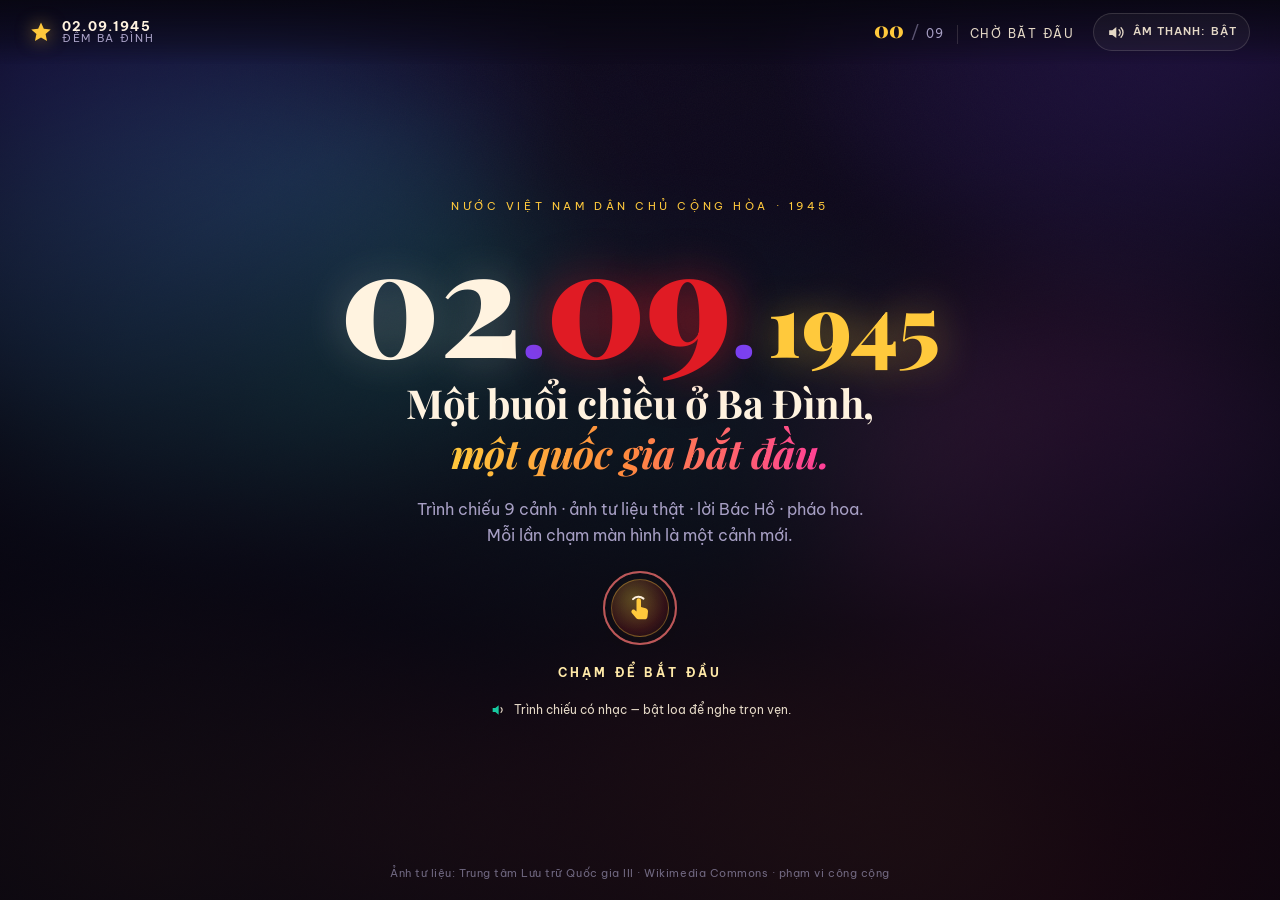
==== commit 135f64d6: "Chạm để chuyển cảnh, bỏ nút chức năng, hành khúc ở cảnh Tuyên ngôn - Mọi chạm/bấm vào màn hình = qua" ====
--- a/index.html
+++ b/index.html
@@ -4,11 +4,11 @@
 <meta charset="utf-8">
 <meta name="viewport" content="width=device-width, initial-scale=1, viewport-fit=cover">
 <title>02.09.1945 — Đêm Ba Đình · Trình chiếu Quốc khánh Việt Nam</title>
-<meta name="description" content="Trình chiếu điện ảnh toàn màn hình về ngày 2 tháng 9 năm 1945 tại Quảng trường Ba Đình: ảnh tư liệu, nhạc nền, lời Tuyên ngôn Độc lập của Chủ tịch Hồ Chí Minh và pháo hoa.">
+<meta name="description" content="Trình chiếu điện ảnh toàn màn hình về ngày 2 tháng 9 năm 1945 tại Quảng trường Ba Đình: chạm để chuyển cảnh, ảnh tư liệu, hành khúc giải phóng, lời Tuyên ngôn Độc lập của Chủ tịch Hồ Chí Minh và pháo hoa.">
 <meta name="theme-color" content="#0A0714">
 <meta property="og:type" content="website">
 <meta property="og:title" content="02.09.1945 — Đêm Ba Đình">
-<meta property="og:description" content="Một buổi chiều ở Ba Đình, một quốc gia bắt đầu. Trình chiếu 9 cảnh có nhạc, ảnh tư liệu và pháo hoa.">
+<meta property="og:description" content="Một buổi chiều ở Ba Đình, một quốc gia bắt đầu. Trình chiếu 9 cảnh chạm-để-chuyển-cảnh, có nhạc và pháo hoa.">
 <meta property="og:image" content="assets/img/le-dai.webp">
 <meta property="og:locale" content="vi_VN">
 <meta name="twitter:card" content="summary_large_image">
@@ -36,12 +36,12 @@
 <canvas id="fx" class="fx" aria-hidden="true"></canvas>
 <div id="flash" class="flash" aria-hidden="true"></div>
 
-<!-- ══ thanh trên cùng ══ -->
+<!-- ══ thanh trên: nhận diện + số cảnh + một nút âm thanh ══ -->
 <header class="topbar" id="topbar">
-  <a class="brand" href="#gate" id="brandLink">
+  <div class="brand">
     <svg class="brand-star" viewBox="0 0 24 24" aria-hidden="true"><path d="M12 1.6l3.1 6.9 7.5.8-5.6 5 1.6 7.4L12 17.9 5.4 21.7 7 14.3 1.4 9.3l7.5-.8z"/></svg>
     <span class="brand-txt"><b>02.09.1945</b><i>Đêm Ba Đình</i></span>
-  </a>
+  </div>
 
   <div class="now" aria-live="polite">
     <span class="now-idx" id="nowIdx">00</span>
@@ -56,17 +56,11 @@
       <svg class="i-off" viewBox="0 0 24 24" aria-hidden="true"><path d="M4 9v6h4l5 4V5L8 9H4z"/><path d="M17 9.5l4 5m0-5l-4 5" fill="none" stroke="currentColor" stroke-width="1.8" stroke-linecap="round"/></svg>
       <span class="ctl-label" id="muteLabel">Âm thanh: BẬT</span>
     </button>
-    <button class="ctl" id="btnFull" type="button" title="Toàn màn hình (F)" aria-label="Toàn màn hình">
-      <svg viewBox="0 0 24 24" aria-hidden="true"><path d="M4 9V4h5M20 9V4h-5M4 15v5h5M20 15v5h-5" fill="none" stroke="currentColor" stroke-width="1.8" stroke-linecap="round"/></svg>
-    </button>
-    <button class="ctl" id="btnCredits" type="button" title="Nguồn tư liệu & bản quyền" aria-label="Nguồn tư liệu và bản quyền">
-      <svg viewBox="0 0 24 24" aria-hidden="true"><circle cx="12" cy="12" r="9" fill="none" stroke="currentColor" stroke-width="1.7"/><path d="M12 10.6v6M12 7.4v.1" fill="none" stroke="currentColor" stroke-width="1.9" stroke-linecap="round"/></svg>
-    </button>
   </div>
 </header>
 
-<!-- ══ cổng vào ══ -->
-<div class="gate" id="gate">
+<!-- ══ cổng vào: chạm bất kỳ đâu để bắt đầu ══ -->
+<div class="gate" id="gate" role="button" tabindex="0" aria-label="Bắt đầu trình chiếu">
   <div class="gate-inner">
     <span class="gate-kicker">NƯỚC VIỆT NAM DÂN CHỦ CỘNG HÒA · 1945</span>
 
@@ -76,28 +70,19 @@
 
     <h1 class="gate-title">Một buổi chiều ở Ba&nbsp;Đình,<br><em>một quốc gia bắt đầu.</em></h1>
 
-    <p class="gate-sub">Trình chiếu 9 cảnh · ảnh tư liệu thật · nhạc nền · lời Bác Hồ · pháo hoa.<br>Dài khoảng 1 phút 40 giây, tự chạy hoặc bấm để chuyển cảnh.</p>
-
-    <div class="gate-cta">
-      <button class="start" id="btnStart" type="button">
-        <span class="start-ring" aria-hidden="true"></span>
-        <svg viewBox="0 0 24 24" aria-hidden="true"><path d="M8 5.2v13.6L19 12z"/></svg>
-        <span>BẮT ĐẦU TRÌNH CHIẾU</span>
-      </button>
-      <button class="start-quiet" id="btnStartMuted" type="button">Xem mà không cần âm thanh</button>
-    </div>
+    <p class="gate-sub">Trình chiếu 9 cảnh · ảnh tư liệu thật · lời Bác Hồ · pháo hoa.<br>Mỗi lần chạm màn hình là một cảnh mới.</p>
+
+    <div class="gate-tap" aria-hidden="true">
+      <span class="gate-tap-ring"></span>
+      <span class="gate-tap-ring gate-tap-ring--2"></span>
+      <svg viewBox="0 0 24 24"><path d="M6.4 4.9a6.2 6.2 0 018.4-.4" fill="none" stroke="currentColor" stroke-width="1.6" stroke-linecap="round"/><path d="M9.2 11.6V5.9a1.8 1.8 0 013.6 0v5.3l3.7.9c1.2.3 2 1.4 1.9 2.6l-.4 4a2.6 2.6 0 01-2.6 2.3h-4.4c-.8 0-1.5-.3-2-.9l-3.5-4.1c-.6-.7-.5-1.8.2-2.4.6-.5 1.5-.5 2.1 0l1.4 1.2z"/></svg>
+    </div>
+    <p class="gate-tap-txt">Chạm để bắt đầu</p>
 
     <p class="gate-note">
       <svg viewBox="0 0 24 24" aria-hidden="true"><path d="M4 9v6h4l5 4V5L8 9H4z"/><path d="M16.5 8.5a5 5 0 010 7" fill="none" stroke="currentColor" stroke-width="1.7" stroke-linecap="round"/></svg>
       Trình chiếu có nhạc — bật loa để nghe trọn vẹn.
     </p>
-
-    <ul class="gate-keys">
-      <li><kbd>←</kbd><kbd>→</kbd> chuyển cảnh</li>
-      <li><kbd>Space</kbd> tạm dừng</li>
-      <li><kbd>M</kbd> tắt tiếng</li>
-      <li><kbd>F</kbd> toàn màn hình</li>
-    </ul>
   </div>
   <div class="gate-foot">
     <span>Ảnh tư liệu: Trung tâm Lưu trữ Quốc gia III · Wikimedia Commons · phạm vi công cộng</span>
@@ -179,7 +164,7 @@
     <figure class="photo-credit" data-anim="fade">Đội danh dự và lễ đài Ba Đình — Trung tâm Lưu trữ Quốc gia III</figure>
   </section>
 
-  <!-- 04 · NHÂN VẬT -->
+  <!-- 04 · NHÂN VẬT — hành khúc giải phóng nổi lên -->
   <section class="scene scene--s4" id="s4" data-scene="4" data-dur="10000" data-grade="amber" aria-label="Cảnh 4: Chủ tịch Hồ Chí Minh">
     <div class="scene-media scene-media--portrait" data-kb="in">
       <img src="assets/img/bac-ho-doc.webp" alt="Chủ tịch Hồ Chí Minh trên lễ đài tại Quảng trường Ba Đình ngày 2.9.1945" loading="lazy">
@@ -282,7 +267,6 @@
         <span class="slam-word" data-slam="2">HẠNH PHÚC</span>
       </div>
       <p class="s8-shout" data-anim="shout" style="--d:46">CHÚC MỪNG QUỐC KHÁNH <b>2/9</b></p>
-      <p class="s8-hint" data-anim="fade" style="--d:66">Bấm vào bầu trời để bắn thêm pháo hoa</p>
     </div>
   </section>
 
@@ -295,27 +279,14 @@
         <span>NĂM<i>1945 — 2026</i></span>
       </div>
       <p class="lede lede--center" data-anim="up" style="--d:1">Từ buổi chiều Ba Đình ấy, một quốc gia đã đi qua 81 năm.</p>
-
-      <div class="s9-actions" data-anim="up" style="--d:2">
-        <button class="btn btn--solid" id="btnReplay" type="button">
-          <svg viewBox="0 0 24 24" aria-hidden="true"><path d="M20 12a8 8 0 11-2.6-5.9M20 4v4.6h-4.6" fill="none" stroke="currentColor" stroke-width="1.9" stroke-linecap="round"/></svg>
-          Xem lại từ đầu
-        </button>
-        <button class="btn btn--ghost" id="btnShare" type="button">
-          <svg viewBox="0 0 24 24" aria-hidden="true"><circle cx="18" cy="5.5" r="2.6"/><circle cx="6" cy="12" r="2.6"/><circle cx="18" cy="18.5" r="2.6"/><path d="M8.4 10.8l7.2-4M8.4 13.2l7.2 4" fill="none" stroke="currentColor" stroke-width="1.6"/></svg>
-          Chia sẻ
-        </button>
-        <button class="btn btn--ghost" id="btnFull2" type="button">
-          <svg viewBox="0 0 24 24" aria-hidden="true"><path d="M4 9V4h5M20 9V4h-5M4 15v5h5M20 15v5h-5" fill="none" stroke="currentColor" stroke-width="1.8" stroke-linecap="round"/></svg>
-          Toàn màn hình
-        </button>
-      </div>
+      <p class="s9-hint" data-anim="fade" style="--d:2">Chạm màn hình để xem lại từ đầu</p>
 
       <div class="credits" id="credits" data-anim="up" style="--d:3">
         <h3>Nguồn tư liệu &amp; bản quyền</h3>
         <dl>
           <div><dt>Ảnh tư liệu</dt><dd>Trung tâm Lưu trữ Quốc gia III, qua <a href="https://commons.wikimedia.org/" target="_blank" rel="noopener">Wikimedia Commons</a> — phạm vi công cộng (public domain). Đã số hoá, cắt và nén lại.</dd></div>
           <div><dt>Lời trích</dt><dd>Tuyên ngôn Độc lập, Hồ Chí Minh, đọc tại Quảng trường Ba Đình ngày 2.9.1945.</dd></div>
+          <div><dt>Hành khúc</dt><dd>“The Internationale” (Quốc tế ca) — Pierre De Geyter (1888), phối khí Jerry Engelbach (2003); bản thu phạm vi công cộng qua <a href="https://commons.wikimedia.org/wiki/File:Internationale_orchestral_arrangement.ogg" target="_blank" rel="noopener">Wikimedia Commons</a>. Cử ở đoạn Bác đọc Tuyên ngôn.</dd></div>
           <div><dt>Nhạc nền</dt><dd>“Heroic Age” — Kevin MacLeod (<a href="https://incompetech.com/" target="_blank" rel="noopener">incompetech.com</a>), giấy phép <a href="https://creativecommons.org/licenses/by/4.0/" target="_blank" rel="noopener">Creative Commons BY 4.0</a>.</dd></div>
           <div><dt>Hiệu ứng</dt><dd>Pháo hoa, tàn lửa, cờ tung bay và âm thanh hiệu ứng được dựng bằng mã trong trình duyệt — không dùng video quay sẵn.</dd></div>
           <div><dt>Phông chữ</dt><dd>Playfair Display &amp; Be Vietnam Pro — SIL Open Font License, tự lưu trữ.</dd></div>
@@ -325,82 +296,17 @@
   </section>
 </main>
 
-<!-- ══ thanh điều khiển dưới ══ -->
-<footer class="transport" id="transport">
-  <div class="segbar" id="segbar" role="tablist" aria-label="Chọn cảnh"></div>
-
-  <div class="transport-row">
-    <div class="tp-group">
-      <button class="tp" id="btnPrev" type="button" title="Cảnh trước (←)" aria-label="Cảnh trước">
-        <svg viewBox="0 0 24 24" aria-hidden="true"><path d="M17 5.5v13L8 12zM6.5 5.5v13" fill="none" stroke="currentColor" stroke-width="1.8" stroke-linejoin="round"/></svg>
-      </button>
-      <button class="tp tp--play" id="btnPlay" type="button" title="Tạm dừng / tiếp tục (Space)" aria-label="Tạm dừng hoặc tiếp tục" aria-pressed="true">
-        <svg class="i-pause" viewBox="0 0 24 24" aria-hidden="true"><path d="M8.5 5.5v13M15.5 5.5v13" fill="none" stroke="currentColor" stroke-width="2.4" stroke-linecap="round"/></svg>
-        <svg class="i-play" viewBox="0 0 24 24" aria-hidden="true"><path d="M8 5.2v13.6L19 12z"/></svg>
-      </button>
-      <button class="tp" id="btnNext" type="button" title="Cảnh sau (→)" aria-label="Cảnh sau">
-        <svg viewBox="0 0 24 24" aria-hidden="true"><path d="M7 5.5v13L16 12zM17.5 5.5v13" fill="none" stroke="currentColor" stroke-width="1.8" stroke-linejoin="round"/></svg>
-      </button>
-      <button class="tp" id="btnRestart" type="button" title="Về đầu (R)" aria-label="Về đầu trình chiếu">
-        <svg viewBox="0 0 24 24" aria-hidden="true"><path d="M20 12a8 8 0 11-2.6-5.9M20 4v4.6h-4.6" fill="none" stroke="currentColor" stroke-width="1.8" stroke-linecap="round"/></svg>
-      </button>
-    </div>
-
-    <div class="tp-time"><b id="tElapsed">0:00</b><span>/</span><i id="tTotal">1:35</i></div>
-
-    <div class="tp-group tp-group--right">
-      <label class="tp-toggle" title="Tự động chuyển cảnh">
-        <input type="checkbox" id="chkAuto" checked>
-        <span class="sw" aria-hidden="true"></span>
-        <span class="tp-toggle-txt">Tự chạy</span>
-      </label>
-
-      <label class="tp-select" title="Tốc độ trình chiếu">
-        <span class="sr-only">Tốc độ</span>
-        <select id="selSpeed">
-          <option value="0.75">0.75×</option>
-          <option value="1" selected>1×</option>
-          <option value="1.5">1.5×</option>
-          <option value="2">2×</option>
-        </select>
-      </label>
-
-      <label class="tp-slider" title="Cường độ pháo hoa và tàn lửa">
-        <svg viewBox="0 0 24 24" aria-hidden="true"><path d="M12 3v3M12 18v3M3 12h3M18 12h3M5.6 5.6l2.1 2.1M16.3 16.3l2.1 2.1M18.4 5.6l-2.1 2.1M7.7 16.3l-2.1 2.1" fill="none" stroke="currentColor" stroke-width="1.7" stroke-linecap="round"/><circle cx="12" cy="12" r="3.2"/></svg>
-        <input type="range" id="rngFx" min="0" max="100" value="70" aria-label="Cường độ hiệu ứng">
-        <output id="fxOut">70</output>
-      </label>
-    </div>
-  </div>
+<!-- ══ vạch tiến độ + nhắc chạm (chỉ hiển thị, không bấm được) ══ -->
+<footer class="prog" id="prog">
+  <div class="prog-segs" id="progSegs" aria-hidden="true"></div>
+  <p class="tap-hint" id="tapHint">Chạm màn hình để tiếp tục</p>
 </footer>
 
 <!-- ══ lớp chuyển cảnh ══ -->
 <div class="wipe" id="wipe" aria-hidden="true"></div>
 
-<!-- ══ bảng nguồn tư liệu ══ -->
-<div class="sheet" id="sheet" hidden>
-  <div class="sheet-bg" data-sheet-close></div>
-  <div class="sheet-panel" role="dialog" aria-modal="true" aria-labelledby="sheetTitle">
-    <button class="sheet-x" type="button" data-sheet-close aria-label="Đóng">
-      <svg viewBox="0 0 24 24" aria-hidden="true"><path d="M6 6l12 12M18 6L6 18" fill="none" stroke="currentColor" stroke-width="1.9" stroke-linecap="round"/></svg>
-    </button>
-    <h2 id="sheetTitle">Nguồn tư liệu</h2>
-    <p class="sheet-lede">Toàn bộ ảnh trong trình chiếu là ảnh tư liệu thật, thuộc phạm vi công cộng. Nhạc nền dùng giấy phép Creative Commons BY 4.0.</p>
-    <ul class="sheet-list">
-      <li><b>Lễ đài Ba Đình</b><span>Trung tâm Lưu trữ Quốc gia III · Wikimedia Commons · public domain</span></li>
-      <li><b>Nhà hát Lớn Hà Nội</b><span>Ảnh tư liệu 1945 · Wikimedia Commons · public domain</span></li>
-      <li><b>Hồ Chí Minh trên lễ đài</b><span>Ảnh tư liệu 2.9.1945 · Wikimedia Commons · public domain</span></li>
-      <li><b>Hồ Chí Minh &amp; Võ Nguyên Giáp</b><span>Hà Nội, tháng 8.1945 · Wikimedia Commons · public domain</span></li>
-      <li><b>Cột cờ Ba Đình</b><span>Ảnh tư liệu 2.9.1945 · Wikimedia Commons · public domain</span></li>
-      <li><b>Bản Tuyên ngôn Độc lập</b><span>Bản đánh máy 3 trang · Trung tâm Lưu trữ Quốc gia III · public domain</span></li>
-      <li><b>“Heroic Age”</b><span>Kevin MacLeod · incompetech.com · <a href="https://creativecommons.org/licenses/by/4.0/" target="_blank" rel="noopener">CC BY 4.0</a></span></li>
-    </ul>
-    <p class="sheet-foot">Phần pháo hoa, cờ bay, tàn lửa và hiệu ứng âm thanh được dựng bằng mã chạy trong trình duyệt.</p>
-  </div>
-</div>
-
-<audio id="music" src="assets/audio/score.mp3" preload="auto" loop></audio>
-<div class="toast" id="toast" role="status" aria-live="polite"></div>
+<audio id="music" src="assets/audio/score.mp3" preload="auto"></audio>
+<audio id="march" src="assets/audio/march.mp3" preload="auto" loop></audio>
 
 <script src="assets/js/fx.js"></script>
 <script src="assets/js/flag.js"></script>
--- a/assets/css/style.css
+++ b/assets/css/style.css
@@ -45,7 +45,7 @@
 
   /* chrome */
   --top-h:64px;
-  --bot-h:104px;
+  --bot-h:64px;
   --pad:clamp(20px,4.4vw,72px);
   --word-step:52ms;
 }
@@ -169,7 +169,7 @@
   padding:calc(var(--top-h) + 18px) var(--pad) 64px;
   background:radial-gradient(120% 90% at 50% 8%,rgba(10,7,24,.34),rgba(6,5,14,.82) 70%);
   transition:opacity .85s var(--ease),transform 1s var(--ease-out),visibility 0s .85s;
-  overflow-y:auto;
+  overflow-y:auto;cursor:pointer;
 }
 body.started .gate{opacity:0;visibility:hidden;transform:scale(1.07);pointer-events:none}
 .gate-inner{max-width:900px;width:100%;display:flex;flex-direction:column;align-items:center;gap:clamp(12px,2vh,22px)}
@@ -196,39 +196,24 @@
   max-width:620px;font-size:clamp(13px,1.45vw,15.5px);color:var(--ash);line-height:1.72;
   opacity:0;animation:gateUp 1s var(--ease-out) .76s forwards;
 }
-.gate-cta{display:flex;flex-direction:column;align-items:center;gap:14px;margin-top:6px;opacity:0;animation:gateUp 1s var(--ease-out) .9s forwards}
-.start{
-  position:relative;display:inline-flex;align-items:center;gap:13px;
-  height:60px;padding:0 34px;border-radius:99px;overflow:hidden;
-  background:linear-gradient(102deg,var(--crimson-deep),var(--crimson) 44%,#FF4B2B);
-  color:#fff;font-weight:700;font-size:14px;letter-spacing:.13em;text-transform:uppercase;
-  box-shadow:0 14px 44px rgba(224,27,36,.42),inset 0 1px 0 rgba(255,255,255,.28);
-  transition:transform .35s var(--ease-spring),box-shadow .35s;
-}
-.start svg{width:21px;height:21px;fill:currentColor;position:relative;z-index:2}
-.start span:last-child{position:relative;z-index:2}
-.start::before{content:'';position:absolute;inset:0;background:linear-gradient(102deg,var(--violet),var(--magenta) 52%,var(--gold));opacity:0;transition:opacity .45s}
-.start:hover{transform:translateY(-3px) scale(1.025);box-shadow:0 20px 56px rgba(255,61,154,.44)}
-.start:hover::before{opacity:1}
-.start:active{transform:translateY(0) scale(.985)}
-.start-ring{position:absolute;inset:-4px;border-radius:99px;border:2px solid rgba(255,201,60,.55);animation:ringPulse 2.6s var(--ease-out) infinite}
+.gate-tap{position:relative;display:grid;place-items:center;width:74px;height:74px;margin-top:4px;opacity:0;animation:gateUp 1s var(--ease-out) .9s forwards}
+.gate-tap svg{width:30px;height:30px;fill:var(--gold);filter:drop-shadow(0 0 14px rgba(255,201,60,.65));position:relative;z-index:2}
+.gate-tap::after{content:'';position:absolute;inset:8px;border-radius:50%;background:radial-gradient(circle at 38% 32%,rgba(255,201,60,.28),rgba(224,27,36,.16) 62%,transparent);border:1px solid rgba(255,201,60,.35)}
+.gate-tap-ring{position:absolute;inset:0;border-radius:50%;border:2px solid rgba(255,201,60,.5);animation:ringPulse 2.4s var(--ease-out) infinite}
+.gate-tap-ring--2{animation-delay:1.2s;border-color:rgba(255,61,154,.45)}
 @keyframes ringPulse{0%{transform:scale(1);opacity:.75}70%{transform:scale(1.16);opacity:0}100%{opacity:0}}
-.start-quiet{font-size:12.5px;color:var(--ash);border-bottom:1px solid var(--line);padding-bottom:2px;transition:color .25s,border-color .25s}
-.start-quiet:hover{color:var(--gold-soft);border-color:var(--gold)}
-.gate-note{display:flex;align-items:center;gap:8px;font-size:12px;color:var(--cream-dim);opacity:0;animation:gateUp 1s var(--ease-out) 1.02s forwards}
+.gate-tap-txt{
+  font-size:12px;font-weight:700;letter-spacing:.26em;text-transform:uppercase;color:var(--gold-soft);
+  opacity:0;animation:gateUp 1s var(--ease-out) 1.02s forwards,hintBreathe 2.8s var(--ease) 2s infinite alternate;
+}
+@keyframes hintBreathe{from{opacity:.72}to{opacity:1}}
+.gate-note{display:flex;align-items:center;gap:8px;font-size:12px;color:var(--cream-dim);opacity:0;animation:gateUp 1s var(--ease-out) 1.12s forwards}
 .gate-note svg{width:16px;height:16px;fill:var(--jade);flex:0 0 auto}
-.gate-keys{display:flex;flex-wrap:wrap;justify-content:center;gap:8px 20px;font-size:11px;color:var(--ash);opacity:0;animation:gateUp 1s var(--ease-out) 1.14s forwards}
-.gate-keys li{display:flex;align-items:center;gap:6px}
-kbd{
-  display:inline-grid;place-items:center;min-width:22px;height:22px;padding:0 6px;
-  border-radius:6px;border:1px solid var(--line-2);border-bottom-width:2px;
-  background:rgba(255,243,224,.07);font-family:var(--sans);font-size:10.5px;font-weight:600;color:var(--cream-dim);
-}
 .gate-foot{position:absolute;bottom:18px;left:var(--pad);right:var(--pad);font-size:10.5px;letter-spacing:.05em;color:rgba(167,159,196,.62);text-align:center}
 
 /* ══ 4. SÂN KHẤU & CẢNH ════════════════════════════════ */
 .stage{position:fixed;inset:0;z-index:10;opacity:0;transition:opacity .8s var(--ease)}
-body.started .stage{opacity:1}
+body.started .stage{opacity:1;cursor:pointer}
 .scene{
   position:absolute;inset:0;overflow:hidden;opacity:0;visibility:hidden;
   transition:opacity .85s var(--ease),visibility 0s .85s,transform 1.1s var(--ease-out);
@@ -455,7 +440,6 @@
   font-size:clamp(13px,2.1vw,24px);font-weight:700;letter-spacing:.24em;text-transform:uppercase;color:var(--cream);
 }
 .s8-shout b{color:var(--crimson);font-family:var(--serif);font-size:1.5em;letter-spacing:0;padding:0 .12em;text-shadow:0 0 30px rgba(224,27,36,.8)}
-.s8-hint{font-size:11.5px;letter-spacing:.13em;text-transform:uppercase;color:var(--ash)}
 
 /* S9 — kết */
 .scene--s9{background:radial-gradient(110% 80% at 50% 0%,rgba(59,47,181,.4),transparent 60%),radial-gradient(90% 70% at 50% 108%,rgba(224,27,36,.36),transparent 62%)}
@@ -470,21 +454,7 @@
 }
 .big81 span{display:flex;flex-direction:column;align-items:flex-start;text-align:left;font-size:clamp(15px,2.2vw,26px);font-weight:700;letter-spacing:.2em;color:var(--cream)}
 .big81 i{font-style:normal;font-size:clamp(10px,1.2vw,13px);font-weight:500;letter-spacing:.22em;color:var(--ash);margin-top:6px}
-.s9-actions{display:flex;flex-wrap:wrap;justify-content:center;gap:11px}
-.btn{
-  display:inline-flex;align-items:center;gap:9px;height:46px;padding:0 22px;border-radius:99px;
-  font-size:12.5px;font-weight:600;letter-spacing:.09em;text-transform:uppercase;
-  transition:transform .3s var(--ease-spring),background .3s,border-color .3s,box-shadow .3s,color .3s;
-}
-.btn svg{width:17px;height:17px;fill:none;flex:0 0 auto}
-.btn--solid{background:linear-gradient(100deg,var(--crimson-deep),var(--crimson) 52%,#FF4B2B);color:#fff;box-shadow:0 12px 34px rgba(224,27,36,.36),inset 0 1px 0 rgba(255,255,255,.24)}
-.btn--solid svg{stroke:currentColor}
-.btn--solid:hover{transform:translateY(-2px);box-shadow:0 18px 44px rgba(255,61,154,.4)}
-.btn--ghost{border:1px solid var(--line-2);background:rgba(255,243,224,.05);color:var(--cream-dim)}
-.btn--ghost svg{stroke:currentColor}
-.btn--ghost svg circle{fill:currentColor;stroke:none}
-.btn--ghost:hover{border-color:var(--gold);color:var(--gold-soft);background:rgba(255,201,60,.12);transform:translateY(-2px)}
-.btn:active{transform:translateY(0) scale(.97)}
+.s9-hint{font-size:11px;letter-spacing:.2em;text-transform:uppercase;color:var(--ash)}
 
 .credits{width:100%;max-width:760px;margin-top:6px;padding:clamp(16px,2.4vw,26px);border-radius:18px;border:1px solid var(--line);background:linear-gradient(150deg,rgba(25,19,51,.72),rgba(14,11,28,.6));backdrop-filter:blur(8px);text-align:left}
 .credits h3{font-family:var(--serif);font-weight:700;font-size:16px;color:var(--gold-soft);margin-bottom:13px;letter-spacing:.01em}
@@ -493,89 +463,32 @@
 .credits dt{font-size:10.5px;font-weight:600;letter-spacing:.15em;text-transform:uppercase;color:var(--ash)}
 .credits dd{font-size:12.5px;line-height:1.66;color:var(--cream-dim)}
 
-/* ══ 6. THANH ĐIỀU KHIỂN DƯỚI ══════════════════════════ */
-.transport{
+/* ══ 6. THANH TIẾN TRÌNH (chỉ hiển thị, không nút) ═════ */
+.prog{
   position:fixed;left:0;right:0;bottom:0;z-index:40;height:var(--bot-h);
-  display:flex;flex-direction:column;justify-content:flex-end;gap:11px;
-  padding:0 clamp(12px,2.6vw,30px) 14px;
-  background:linear-gradient(0deg,rgba(7,6,15,.94) 0%,rgba(7,6,15,.72) 52%,transparent 100%);
-  backdrop-filter:blur(10px);-webkit-backdrop-filter:blur(10px);
-  opacity:0;transform:translateY(24px);pointer-events:none;
+  display:flex;flex-direction:column;justify-content:flex-end;gap:10px;
+  padding:0 clamp(14px,2.6vw,30px) calc(12px + env(safe-area-inset-bottom,0px));
+  background:linear-gradient(0deg,rgba(7,6,15,.88),rgba(7,6,15,.4) 60%,transparent);
+  pointer-events:none;opacity:0;transform:translateY(14px);
   transition:opacity .6s var(--ease),transform .7s var(--ease-out);
 }
-body.started .transport{opacity:1;transform:none;pointer-events:auto}
-.segbar{display:flex;gap:5px;height:22px;align-items:flex-end}
-.seg{position:relative;flex:1;height:5px;border-radius:99px;background:rgba(255,243,224,.13);overflow:hidden;transition:height .3s var(--ease),background .3s}
-.seg:hover{height:9px;background:rgba(255,243,224,.24)}
-.seg-fill{position:absolute;inset:0;transform-origin:left;transform:scaleX(0);background:linear-gradient(90deg,var(--crimson),var(--gold));border-radius:99px}
-.seg.done .seg-fill{transform:scaleX(1);background:linear-gradient(90deg,rgba(224,27,36,.6),rgba(255,201,60,.6))}
-.seg.current{height:9px}
-.seg.current .seg-fill{background:linear-gradient(90deg,var(--crimson),var(--amber) 52%,var(--gold));box-shadow:0 0 14px rgba(255,201,60,.55)}
-.seg-tip{
-  position:absolute;bottom:16px;left:50%;transform:translate(-50%,6px);
-  padding:5px 10px;border-radius:7px;white-space:nowrap;font-size:10.5px;letter-spacing:.07em;
-  background:var(--ink-3);border:1px solid var(--line-2);color:var(--cream);
-  opacity:0;pointer-events:none;transition:opacity .22s,transform .22s var(--ease-out);
-}
-.seg:hover .seg-tip,.seg:focus-visible .seg-tip{opacity:1;transform:translate(-50%,0)}
-
-.transport-row{display:flex;align-items:center;gap:clamp(10px,2vw,22px)}
-.tp-group{display:flex;align-items:center;gap:6px}
-.tp-group--right{margin-left:auto;gap:clamp(8px,1.4vw,16px)}
-.tp{
-  display:grid;place-items:center;width:38px;height:38px;border-radius:50%;
-  border:1px solid var(--line);background:rgba(255,243,224,.05);color:var(--cream-dim);
-  transition:background .25s,border-color .25s,color .25s,transform .28s var(--ease-spring);
-}
-.tp svg{width:18px;height:18px;fill:currentColor}
-.tp:hover{background:rgba(255,201,60,.16);border-color:rgba(255,201,60,.5);color:var(--gold-soft);transform:translateY(-2px)}
-.tp:active{transform:scale(.92)}
-.tp--play{width:48px;height:48px;background:linear-gradient(140deg,var(--crimson),#FF4B2B);border-color:transparent;color:#fff;box-shadow:0 8px 26px rgba(224,27,36,.42)}
-.tp--play svg{width:21px;height:21px}
-.tp--play:hover{background:linear-gradient(140deg,var(--magenta),var(--violet));color:#fff;box-shadow:0 12px 32px rgba(255,61,154,.44)}
-.tp--play .i-play{display:none}
-.tp--play[aria-pressed="false"]{background:rgba(255,243,224,.08);border-color:var(--line-2);color:var(--gold);box-shadow:none}
-.tp--play[aria-pressed="false"] .i-pause{display:none}
-.tp--play[aria-pressed="false"] .i-play{display:block}
-.tp-time{display:flex;align-items:baseline;gap:5px;font-size:12px;font-variant-numeric:tabular-nums;color:var(--ash);letter-spacing:.05em}
-.tp-time b{color:var(--cream);font-weight:600}
-.tp-time span{opacity:.45}
-
-.tp-toggle{display:flex;align-items:center;gap:8px;cursor:pointer;user-select:none}
-.tp-toggle input{position:absolute;opacity:0;width:0;height:0}
-.sw{position:relative;width:34px;height:19px;border-radius:99px;background:rgba(255,243,224,.14);border:1px solid var(--line);transition:background .3s,border-color .3s;flex:0 0 auto}
-.sw::after{content:'';position:absolute;top:2px;left:2px;width:13px;height:13px;border-radius:50%;background:var(--ash);transition:transform .32s var(--ease-spring),background .3s}
-.tp-toggle input:checked+.sw{background:linear-gradient(90deg,var(--jade),#0E9E7E);border-color:transparent}
-.tp-toggle input:checked+.sw::after{transform:translateX(15px);background:#fff}
-.tp-toggle input:focus-visible+.sw{outline:2px solid var(--gold);outline-offset:3px}
-.tp-toggle-txt{font-size:11px;letter-spacing:.1em;text-transform:uppercase;color:var(--ash);white-space:nowrap}
-
-.tp-select select{
-  height:32px;padding:0 26px 0 11px;border-radius:8px;border:1px solid var(--line);
-  background:rgba(255,243,224,.05);color:var(--cream-dim);font-size:11.5px;font-weight:600;
-  appearance:none;-webkit-appearance:none;cursor:pointer;
-  background-image:url("data:image/svg+xml,%3Csvg xmlns='http://www.w3.org/2000/svg' width='10' height='6'%3E%3Cpath d='M1 1l4 4 4-4' fill='none' stroke='%23A79FC4' stroke-width='1.6' stroke-linecap='round'/%3E%3C/svg%3E");
-  background-repeat:no-repeat;background-position:right 9px center;
-  transition:border-color .25s,color .25s;
-}
-.tp-select select:hover{border-color:rgba(255,201,60,.5);color:var(--gold-soft)}
-.tp-select select option{background:var(--ink-2);color:var(--cream)}
-
-.tp-slider{display:flex;align-items:center;gap:8px;color:var(--gold)}
-.tp-slider svg{width:16px;height:16px;fill:none;stroke:currentColor;stroke-width:1.6;flex:0 0 auto}
-.tp-slider input[type=range]{
-  -webkit-appearance:none;appearance:none;width:clamp(56px,8vw,104px);height:4px;border-radius:99px;
-  background:linear-gradient(90deg,var(--crimson),var(--gold));outline-offset:6px;cursor:pointer;
-}
-.tp-slider input[type=range]::-webkit-slider-thumb{
-  -webkit-appearance:none;width:14px;height:14px;border-radius:50%;background:var(--cream);
-  border:2px solid var(--crimson);box-shadow:0 0 10px rgba(255,201,60,.7);cursor:grab;transition:transform .2s var(--ease-spring);
-}
-.tp-slider input[type=range]::-webkit-slider-thumb:hover{transform:scale(1.22)}
-.tp-slider input[type=range]::-moz-range-thumb{width:12px;height:12px;border-radius:50%;background:var(--cream);border:2px solid var(--crimson);box-shadow:0 0 10px rgba(255,201,60,.7);cursor:grab}
-.tp-slider output{font-size:11px;font-variant-numeric:tabular-nums;color:var(--ash);min-width:2.4ch;text-align:right}
-
-/* ══ 7. WIPE / SHEET / TOAST ═══════════════════════════ */
+body.started .prog{opacity:1;transform:none}
+.prog-segs{display:flex;gap:5px;height:5px}
+.prog-segs i{position:relative;flex:1;border-radius:99px;background:rgba(255,243,224,.13);overflow:hidden}
+.prog-segs i b{position:absolute;inset:0;transform-origin:left;transform:scaleX(0);background:linear-gradient(90deg,var(--crimson),var(--gold));border-radius:99px}
+.prog-segs i.done b{transform:scaleX(1);background:linear-gradient(90deg,rgba(224,27,36,.65),rgba(255,201,60,.65))}
+.prog-segs i.current{height:7px;margin-top:-1px;box-shadow:0 0 12px rgba(255,201,60,.25)}
+.prog-segs i.current b{background:linear-gradient(90deg,var(--crimson),var(--amber) 52%,var(--gold));box-shadow:0 0 14px rgba(255,201,60,.55)}
+.tap-hint{
+  align-self:center;display:flex;align-items:center;gap:9px;
+  font-size:10.5px;letter-spacing:.22em;text-transform:uppercase;color:var(--ash);
+  transition:opacity .8s;
+}
+.tap-hint::before{content:'';width:7px;height:7px;border-radius:50%;background:var(--gold);box-shadow:0 0 0 0 rgba(255,201,60,.6);animation:hintDot 2.2s var(--ease-out) infinite}
+@keyframes hintDot{70%{box-shadow:0 0 0 9px rgba(255,201,60,0)}100%{box-shadow:0 0 0 0 rgba(255,201,60,0)}}
+.tap-hint.dim{opacity:.45}
+
+/* ══ 7. WIPE CHUYỂN CẢNH ═══════════════════════════════ */
 .wipe{position:fixed;inset:0;z-index:36;pointer-events:none;opacity:0;
   background:linear-gradient(102deg,var(--crimson-deep) 0%,var(--crimson) 26%,var(--violet) 58%,var(--indigo) 82%,var(--ink) 100%);
   clip-path:inset(0 100% 0 0);
@@ -587,42 +500,6 @@
   100%{opacity:1;clip-path:inset(0 0 0 100%)}
 }
 
-.sheet{position:fixed;inset:0;z-index:60;display:grid;place-items:center;padding:20px}
-.sheet[hidden]{display:none}
-.sheet-bg{position:absolute;inset:0;background:rgba(4,3,10,.78);backdrop-filter:blur(7px);animation:fadeIn .35s var(--ease)}
-@keyframes fadeIn{from{opacity:0}to{opacity:1}}
-.sheet-panel{
-  position:relative;width:min(680px,100%);max-height:min(82vh,760px);overflow-y:auto;
-  padding:clamp(22px,3.4vw,38px);border-radius:22px;
-  border:1px solid var(--line-2);
-  background:linear-gradient(154deg,rgba(31,23,64,.97),rgba(12,9,26,.98));
-  box-shadow:0 40px 110px rgba(0,0,0,.7),inset 0 1px 0 rgba(255,255,255,.1);
-  animation:sheetIn .5s var(--ease-out);
-}
-@keyframes sheetIn{from{opacity:0;transform:translateY(26px) scale(.96)}to{opacity:1;transform:none}}
-.sheet-x{position:absolute;top:16px;right:16px;display:grid;place-items:center;width:34px;height:34px;border-radius:50%;border:1px solid var(--line);color:var(--ash);transition:.25s}
-.sheet-x svg{width:16px;height:16px;fill:none;stroke:currentColor}
-.sheet-x:hover{background:rgba(255,77,94,.18);border-color:var(--danger);color:#FFC2C8;transform:rotate(90deg)}
-.sheet-panel h2{font-family:var(--serif);font-weight:900;font-size:clamp(22px,3vw,30px);color:var(--gold-soft);margin-bottom:9px;padding-right:40px}
-.sheet-lede{font-size:13px;color:var(--ash);line-height:1.7;margin-bottom:18px}
-.sheet-list{display:flex;flex-direction:column;gap:1px;border-radius:12px;overflow:hidden;border:1px solid var(--line)}
-.sheet-list li{display:flex;flex-direction:column;gap:3px;padding:12px 15px;background:rgba(255,243,224,.035);transition:background .25s}
-.sheet-list li:hover{background:rgba(255,201,60,.09)}
-.sheet-list b{font-size:13px;font-weight:600;color:var(--cream)}
-.sheet-list span{font-size:11.5px;color:var(--ash);line-height:1.6}
-.sheet-foot{margin-top:16px;font-size:11.5px;color:rgba(167,159,196,.75);line-height:1.66}
-
-.toast{
-  position:fixed;left:50%;bottom:calc(var(--bot-h) + 20px);z-index:70;
-  transform:translate(-50%,16px);opacity:0;pointer-events:none;
-  padding:11px 20px;border-radius:99px;border:1px solid rgba(255,201,60,.42);
-  background:linear-gradient(100deg,rgba(31,23,64,.96),rgba(122,18,26,.92));
-  box-shadow:0 14px 40px rgba(0,0,0,.5);
-  font-size:12.5px;font-weight:500;color:var(--cream);white-space:nowrap;
-  transition:opacity .35s var(--ease),transform .45s var(--ease-out);
-}
-.toast.show{opacity:1;transform:translate(-50%,0)}
-
 /* ══ 8. RESPONSIVE ═════════════════════════════════════ */
 @media (max-width:1180px){
   .now-name{max-width:18vw}
@@ -630,7 +507,7 @@
   .scene-media--split{left:34%}
 }
 @media (max-width:960px){
-  :root{--top-h:58px;--bot-h:112px}
+  :root{--top-h:58px;--bot-h:70px}
   .ctl-label{display:none}
   .ctl{padding:0;width:38px;justify-content:center}
   .now-name{display:none}
@@ -645,18 +522,11 @@
   .s7-body .lede{margin-inline:auto}
   .scene--s7 .scene-body{justify-content:flex-start;padding-top:calc(var(--top-h) + 2vh);gap:10px}
   .photo-credit{display:none}
-  .tp-toggle-txt{display:none}
   .credits dl>div{grid-template-columns:1fr;gap:3px}
 }
 @media (max-width:720px){
-  :root{--bot-h:136px;--pad:clamp(16px,5vw,26px)}
-  .transport-row{flex-wrap:wrap;gap:9px;justify-content:center}
-  .tp-group--right{margin-left:0;width:100%;justify-content:center;gap:14px}
-  .tp-time{order:0}
+  :root{--bot-h:76px;--pad:clamp(16px,5vw,26px)}
   .slam-sep{display:none}
-  .segbar{height:18px}
-  .seg-tip{display:none}
-  .gate-keys{display:none}
   .gate-foot{font-size:9.5px;bottom:12px}
   .display--xl{font-size:clamp(33px,9.4vw,52px)}
   .display--lg{font-size:clamp(29px,8.2vw,46px)}
@@ -679,32 +549,30 @@
   .credits{padding:16px;border-radius:14px}
   .credits h3{font-size:14px}
   .credits dd{font-size:11.5px}
-  .s9-actions .btn{height:42px;padding:0 16px;font-size:11px}
-  .start{height:54px;padding:0 24px;font-size:12px;letter-spacing:.1em}
+  .gate-tap{width:62px;height:62px}
+  .gate-tap svg{width:26px;height:26px}
   .gate-title{font-size:clamp(19px,5.4vw,26px)}
   .gate-sub{font-size:12.5px}
 }
 @media (max-width:420px){
-  :root{--top-h:54px;--bot-h:140px}
+  :root{--top-h:54px;--bot-h:78px}
   .brand-txt i{display:none}
   .brand-txt b{font-size:11.5px}
   .now-idx{font-size:18px}
-  .tp{width:34px;height:34px}
-  .tp--play{width:42px;height:42px}
-  .tp-slider input[type=range]{width:56px}
-  .tp-slider output{display:none}
   .gd--d,.gd--m{font-size:clamp(46px,17vw,72px)}
   .gd--y{font-size:clamp(26px,10vw,42px)}
   .gd--dot{font-size:clamp(26px,10vw,42px)}
   .gate-note{font-size:11px}
-  .s8-hint{font-size:10px;letter-spacing:.08em}
+  .tap-hint{font-size:9.5px;letter-spacing:.16em}
 }
 @media (max-height:620px){
-  :root{--top-h:50px;--bot-h:92px}
+  :root{--top-h:50px;--bot-h:60px}
   .scene-body{gap:9px;justify-content:flex-start;padding-top:calc(var(--top-h) + 10px)}
   .gate{padding-top:calc(var(--top-h) + 8px);padding-bottom:44px}
   .gate-inner{gap:9px}
-  .gate-keys,.gate-foot{display:none}
+  .gate-foot{display:none}
+  .gate-tap{width:54px;height:54px;margin-top:0}
+  .gate-tap svg{width:23px;height:23px}
   .display--xl{font-size:clamp(28px,5vw,46px)}
   .display--lg{font-size:clamp(25px,4.4vw,40px)}
   .kinetic{font-size:clamp(16px,2.4vw,25px)}
@@ -722,6 +590,6 @@
   .js .kinetic .w{opacity:1;transform:none;filter:none}
   .js [data-anim]{opacity:1 !important;transform:none !important;filter:none !important}
   .slam-word{opacity:1;transform:none;filter:none}
-  .start-ring{display:none}
+  .gate-tap-ring{display:none}
   .wipe{display:none}
 }
